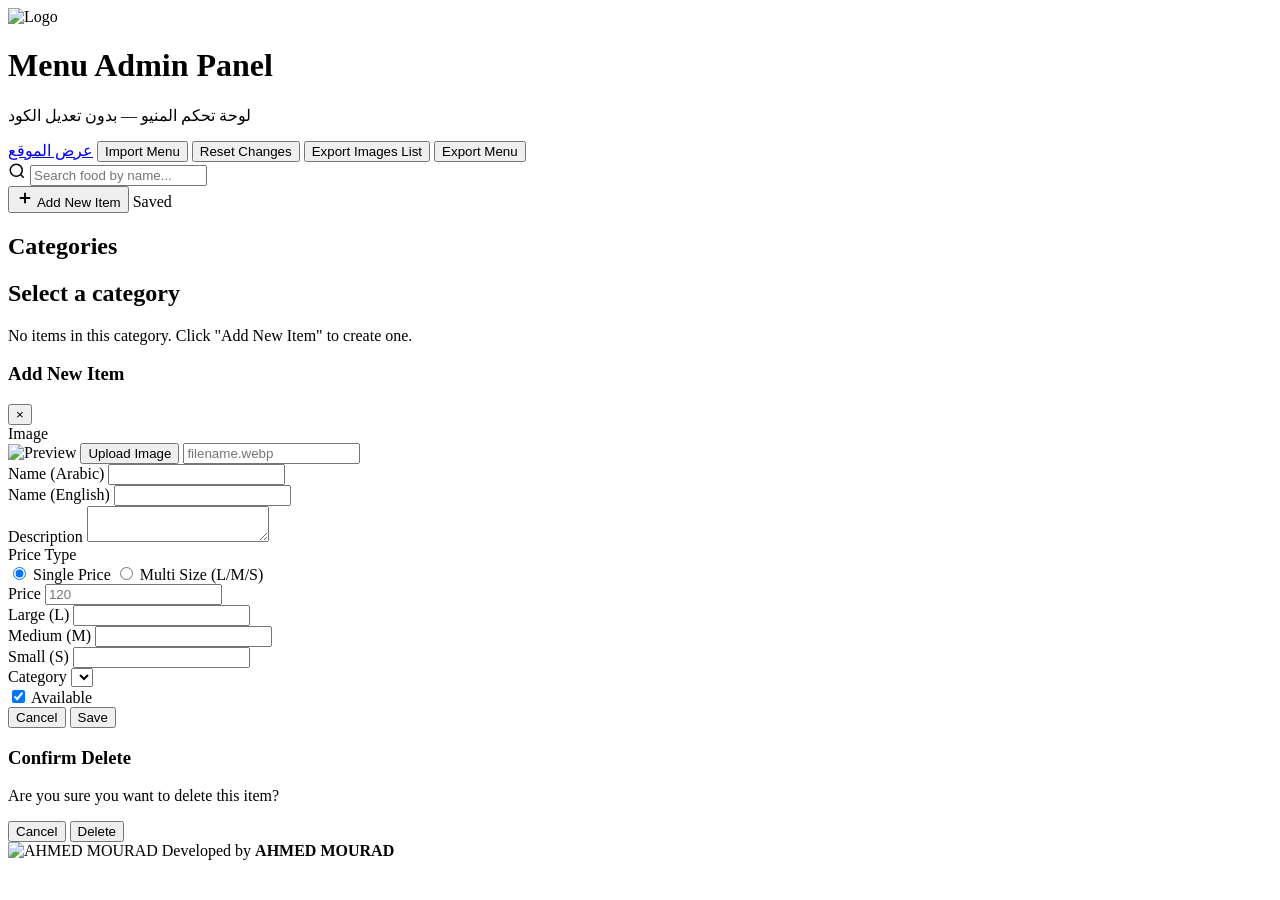
==== admin.html @ cb8ba4b9 "Add files via upload" ====
<!DOCTYPE html>
<html lang="ar" dir="ltr">
<head>
  <meta charset="UTF-8">
  <meta name="viewport" content="width=device-width, initial-scale=1.0">
  <title>لوحة التحكم | بيتزا لذة الملوك</title>
  <meta name="robots" content="noindex, nofollow">
  <meta name="theme-color" content="#1a1a2e">
  <link rel="icon" href="assets/icons/favicon.svg" type="image/svg+xml">
  <link rel="preconnect" href="https://fonts.googleapis.com">
  <link rel="preconnect" href="https://fonts.gstatic.com" crossorigin>
  <link href="https://fonts.googleapis.com/css2?family=Inter:wght@400;500;600;700&family=Cairo:wght@400;600;700&display=swap" rel="stylesheet">
  <link rel="stylesheet" href="css/admin.css">
</head>
<body>

  <div id="toast-container" class="toast-container" aria-live="polite"></div>

  <!-- Header -->
  <header class="admin-header">
    <div class="header-brand">
      <img src="assets/logo/logo.svg" alt="Logo" class="header-logo" width="42" height="42" loading="lazy" decoding="async">
      <div>
        <h1>Menu Admin Panel</h1>
        <p class="header-sub">لوحة تحكم المنيو — بدون تعديل الكود</p>
      </div>
    </div>
    <div class="header-actions">
      <a href="index.html" class="btn btn-ghost" target="_blank">عرض الموقع</a>
      <button type="button" id="btn-import" class="btn btn-secondary">Import Menu</button>
      <button type="button" id="btn-reset" class="btn btn-warning">Reset Changes</button>
      <button type="button" id="btn-export-images" class="btn btn-secondary">Export Images List</button>
      <button type="button" id="btn-export" class="btn btn-primary btn-lg">Export Menu</button>
    </div>
  </header>

  <!-- Toolbar -->
  <div class="admin-toolbar">
    <div class="search-wrap">
      <svg class="search-icon" xmlns="http://www.w3.org/2000/svg" width="18" height="18" viewBox="0 0 24 24" fill="none" stroke="currentColor" stroke-width="2" aria-hidden="true"><circle cx="11" cy="11" r="8"/><path d="m21 21-4.3-4.3"/></svg>
      <input type="search" id="search-input" placeholder="Search food by name..." autocomplete="off">
    </div>
    <button type="button" id="btn-add-item" class="btn btn-success">
      <svg xmlns="http://www.w3.org/2000/svg" width="18" height="18" viewBox="0 0 24 24" fill="none" stroke="currentColor" stroke-width="2.5" aria-hidden="true"><path d="M12 5v14M5 12h14"/></svg>
      Add New Item
    </button>
    <span id="autosave-status" class="autosave-status">Saved</span>
  </div>

  <!-- Main Layout -->
  <div class="admin-layout">
    <aside class="sidebar" id="sidebar">
      <h2 class="sidebar-title">Categories</h2>
      <nav id="category-list" class="category-list" aria-label="Menu categories"></nav>
    </aside>

    <main class="content-area">
      <div class="content-header">
        <h2 id="active-category-title">Select a category</h2>
        <span id="item-count" class="item-count"></span>
      </div>
      <div id="items-grid" class="items-grid"></div>
      <div id="empty-items" class="empty-items hidden">
        <p>No items in this category. Click "Add New Item" to create one.</p>
      </div>
    </main>
  </div>

  <!-- Add Item Modal -->
  <div id="modal-overlay" class="modal-overlay hidden" role="dialog" aria-modal="true" aria-labelledby="modal-title">
    <div class="modal">
      <div class="modal-header">
        <h3 id="modal-title">Add New Item</h3>
        <button type="button" class="modal-close" id="modal-close" aria-label="Close">&times;</button>
      </div>
      <form id="add-item-form" class="modal-body">
        <div class="form-row">
          <label class="form-label">Image</label>
          <div class="image-upload-area">
            <img id="modal-image-preview" src="assets/images/placeholder.svg" alt="Preview" class="modal-preview" loading="lazy" decoding="async">
            <input type="file" id="modal-image-input" accept="image/*" hidden>
            <button type="button" class="btn btn-secondary btn-sm" id="modal-upload-btn">Upload Image</button>
            <input type="text" id="modal-image-name" class="form-input" placeholder="filename.webp" readonly>
          </div>
        </div>
        <div class="form-row">
          <label class="form-label" for="modal-name">Name (Arabic)</label>
          <input type="text" id="modal-name" class="form-input" required>
        </div>
        <div class="form-row">
          <label class="form-label" for="modal-name-en">Name (English)</label>
          <input type="text" id="modal-name-en" class="form-input">
        </div>
        <div class="form-row">
          <label class="form-label" for="modal-description">Description</label>
          <textarea id="modal-description" class="form-input" rows="2"></textarea>
        </div>
        <div class="form-row">
          <label class="form-label">Price Type</label>
          <div class="price-type-toggle">
            <label><input type="radio" name="price-type" value="single" checked> Single Price</label>
            <label><input type="radio" name="price-type" value="multi"> Multi Size (L/M/S)</label>
          </div>
        </div>
        <div id="single-price-fields" class="form-row">
          <label class="form-label" for="modal-price">Price</label>
          <input type="text" id="modal-price" class="form-input price-input" inputmode="numeric" placeholder="120">
        </div>
        <div id="multi-price-fields" class="form-row hidden">
          <div class="multi-price-grid">
            <div>
              <label class="form-label" for="modal-price-l">Large (L)</label>
              <input type="text" id="modal-price-l" class="form-input price-input" inputmode="numeric">
            </div>
            <div>
              <label class="form-label" for="modal-price-m">Medium (M)</label>
              <input type="text" id="modal-price-m" class="form-input price-input" inputmode="numeric">
            </div>
            <div>
              <label class="form-label" for="modal-price-s">Small (S)</label>
              <input type="text" id="modal-price-s" class="form-input price-input" inputmode="numeric">
            </div>
          </div>
        </div>
        <div class="form-row">
          <label class="form-label" for="modal-category">Category</label>
          <select id="modal-category" class="form-input" required></select>
        </div>
        <div class="form-row form-check">
          <label><input type="checkbox" id="modal-available" checked> Available</label>
        </div>
        <div class="modal-footer">
          <button type="button" class="btn btn-ghost" id="modal-cancel">Cancel</button>
          <button type="submit" class="btn btn-primary">Save</button>
        </div>
      </form>
    </div>
  </div>

  <!-- Delete Confirmation -->
  <div id="confirm-overlay" class="modal-overlay hidden" role="alertdialog" aria-modal="true">
    <div class="modal modal-sm">
      <div class="modal-header">
        <h3>Confirm Delete</h3>
      </div>
      <div class="modal-body">
        <p id="confirm-message">Are you sure you want to delete this item?</p>
      </div>
      <div class="modal-footer">
        <button type="button" class="btn btn-ghost" id="confirm-cancel">Cancel</button>
        <button type="button" class="btn btn-danger" id="confirm-delete">Delete</button>
      </div>
    </div>
  </div>

  <input type="file" id="import-file-input" accept=".js,.json,text/javascript,application/json" hidden>

  <footer class="admin-footer">
    <img src="assets/logo/developer.svg" alt="AHMED MOURAD" width="32" height="32" loading="lazy" decoding="async">
    <span>Developed by <strong>AHMED MOURAD</strong></span>
  </footer>

  <script src="js/data.js"></script>
  <script src="js/storage.js"></script>
  <script src="js/import.js"></script>
  <script src="js/export.js"></script>
  <script src="js/admin.js"></script>
</body>
</html>
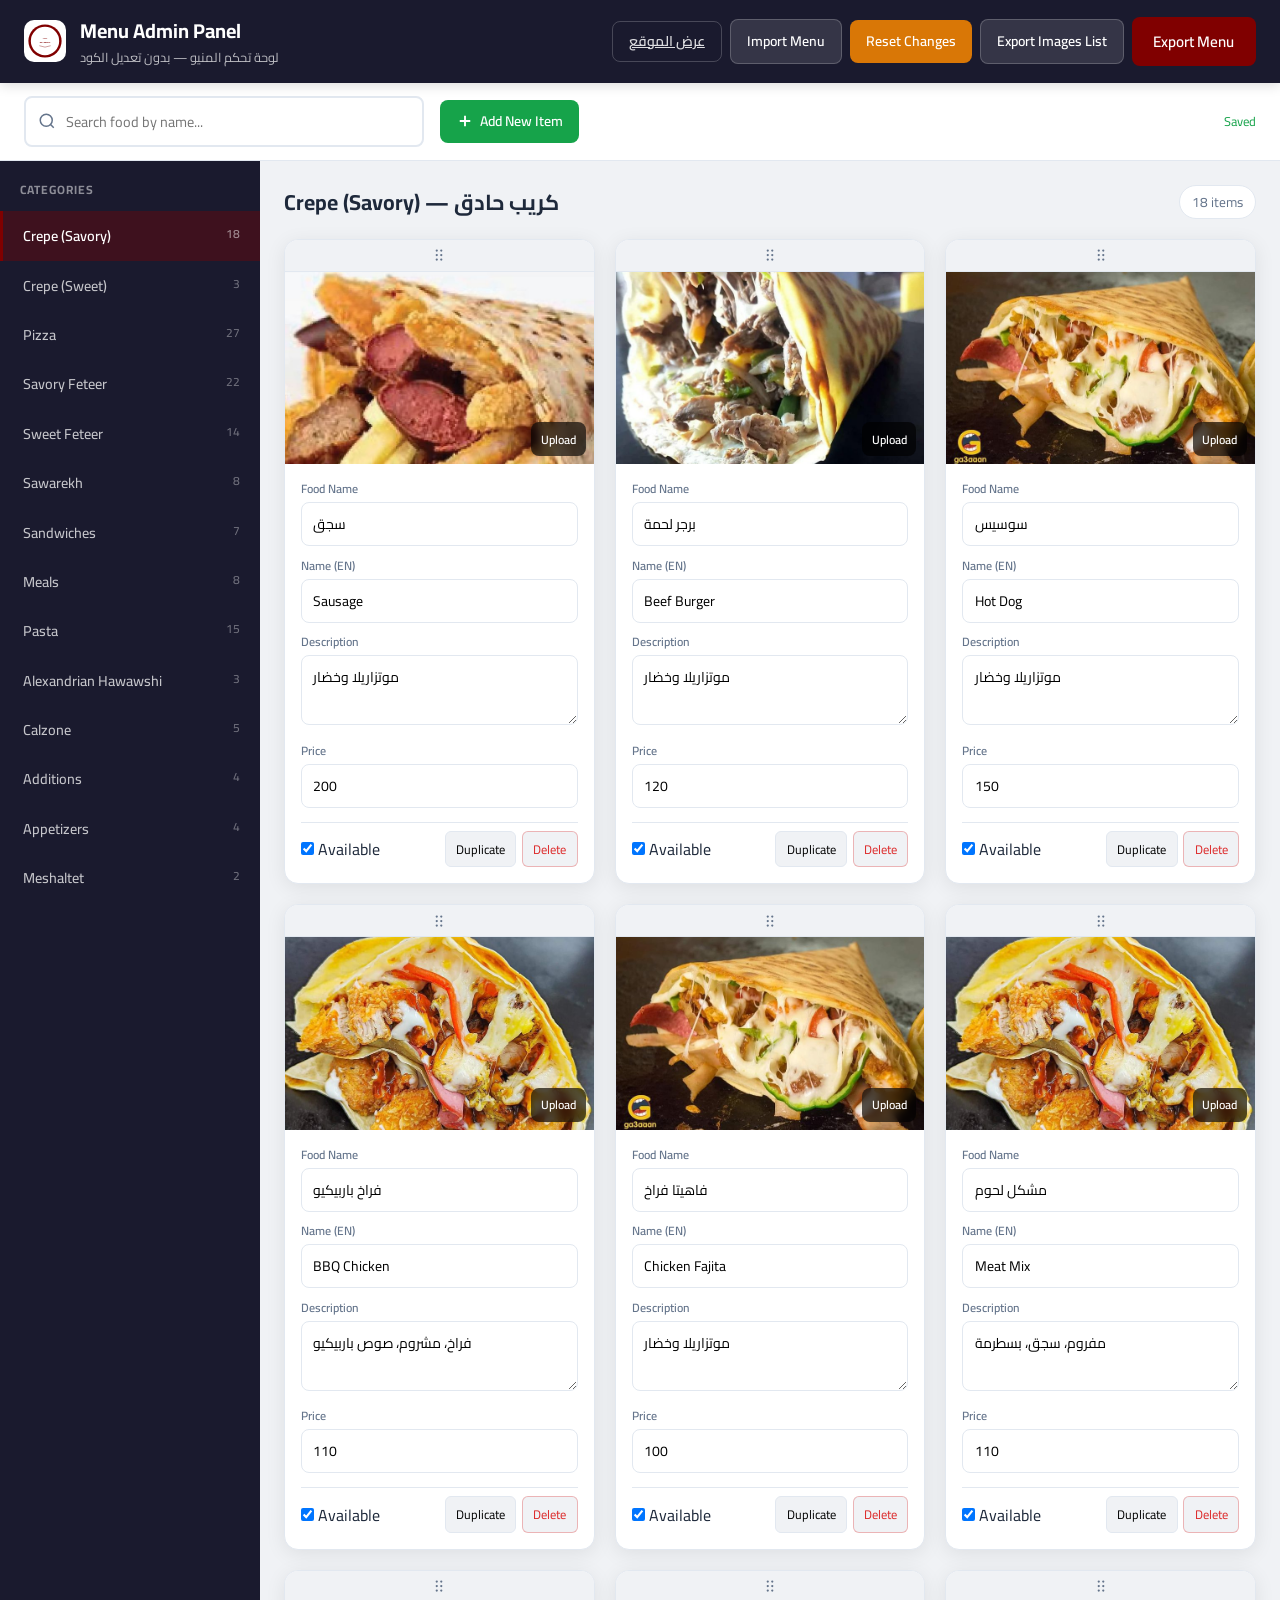
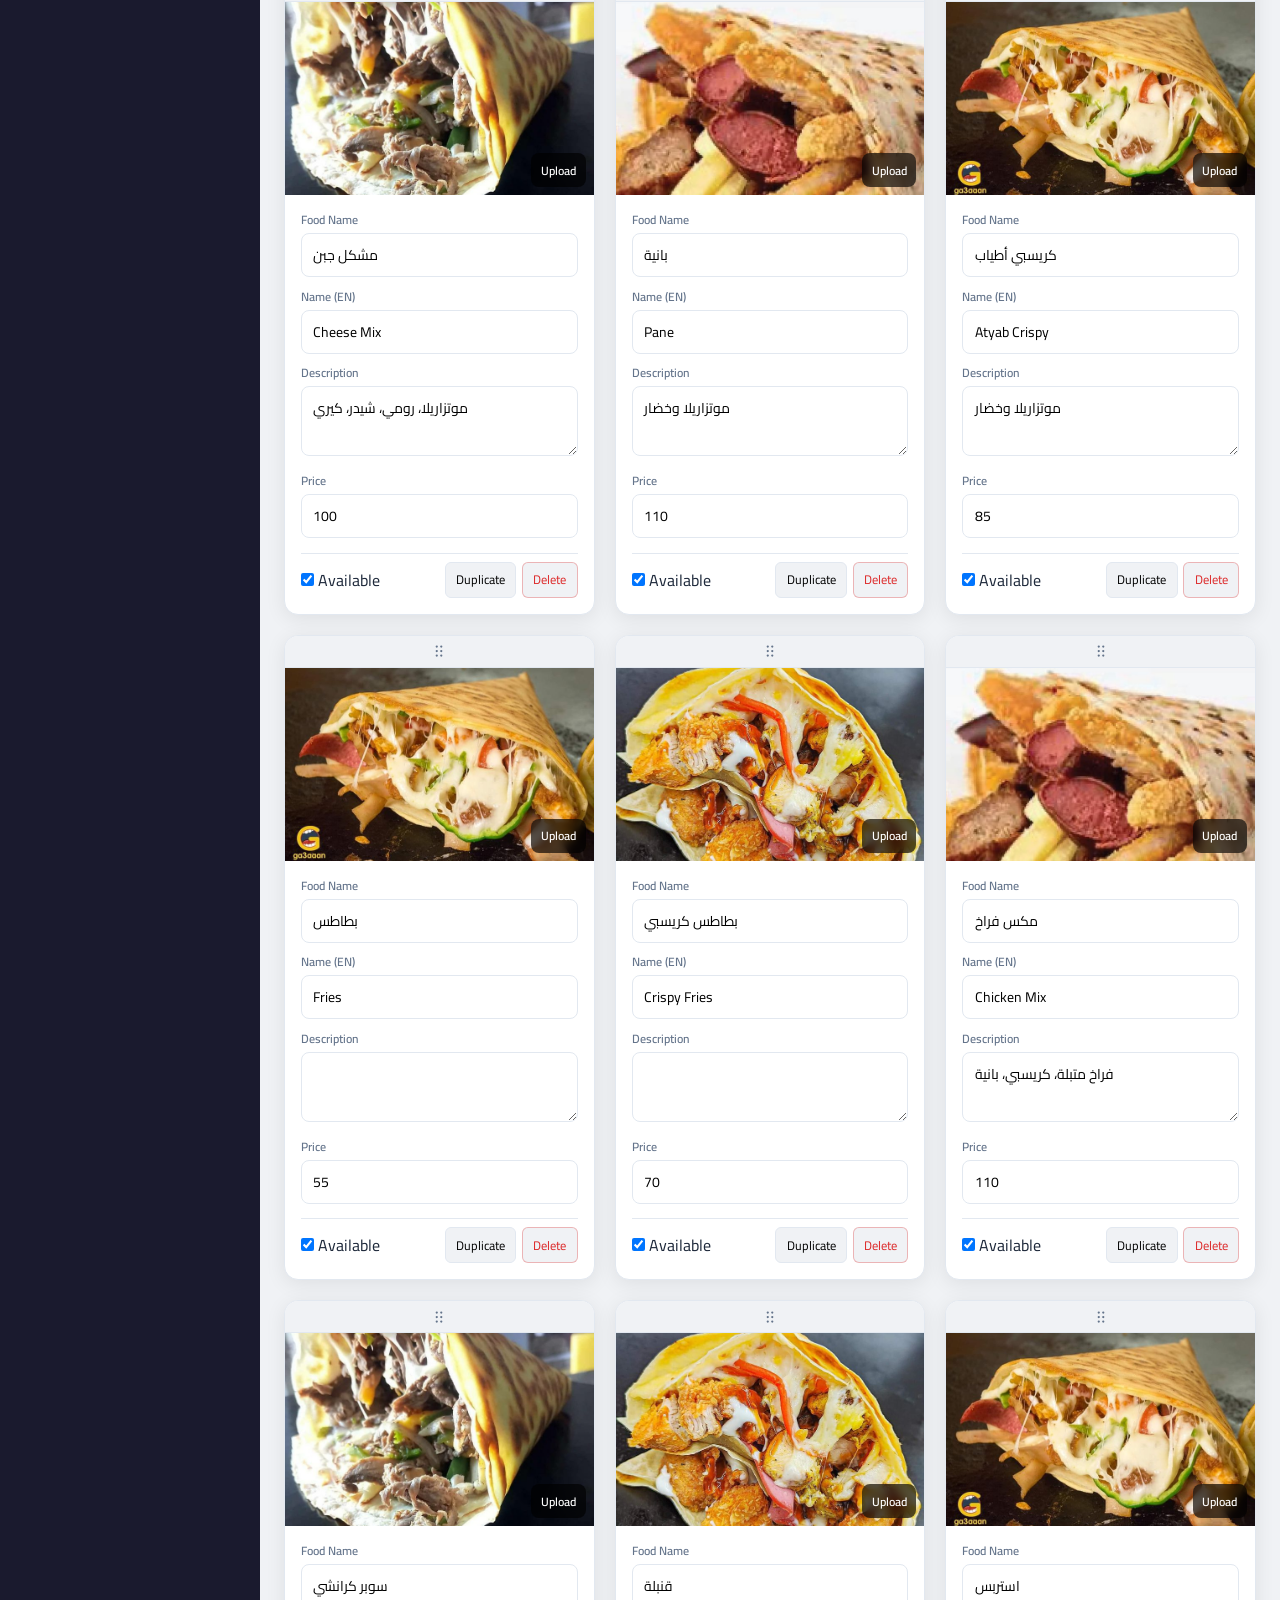
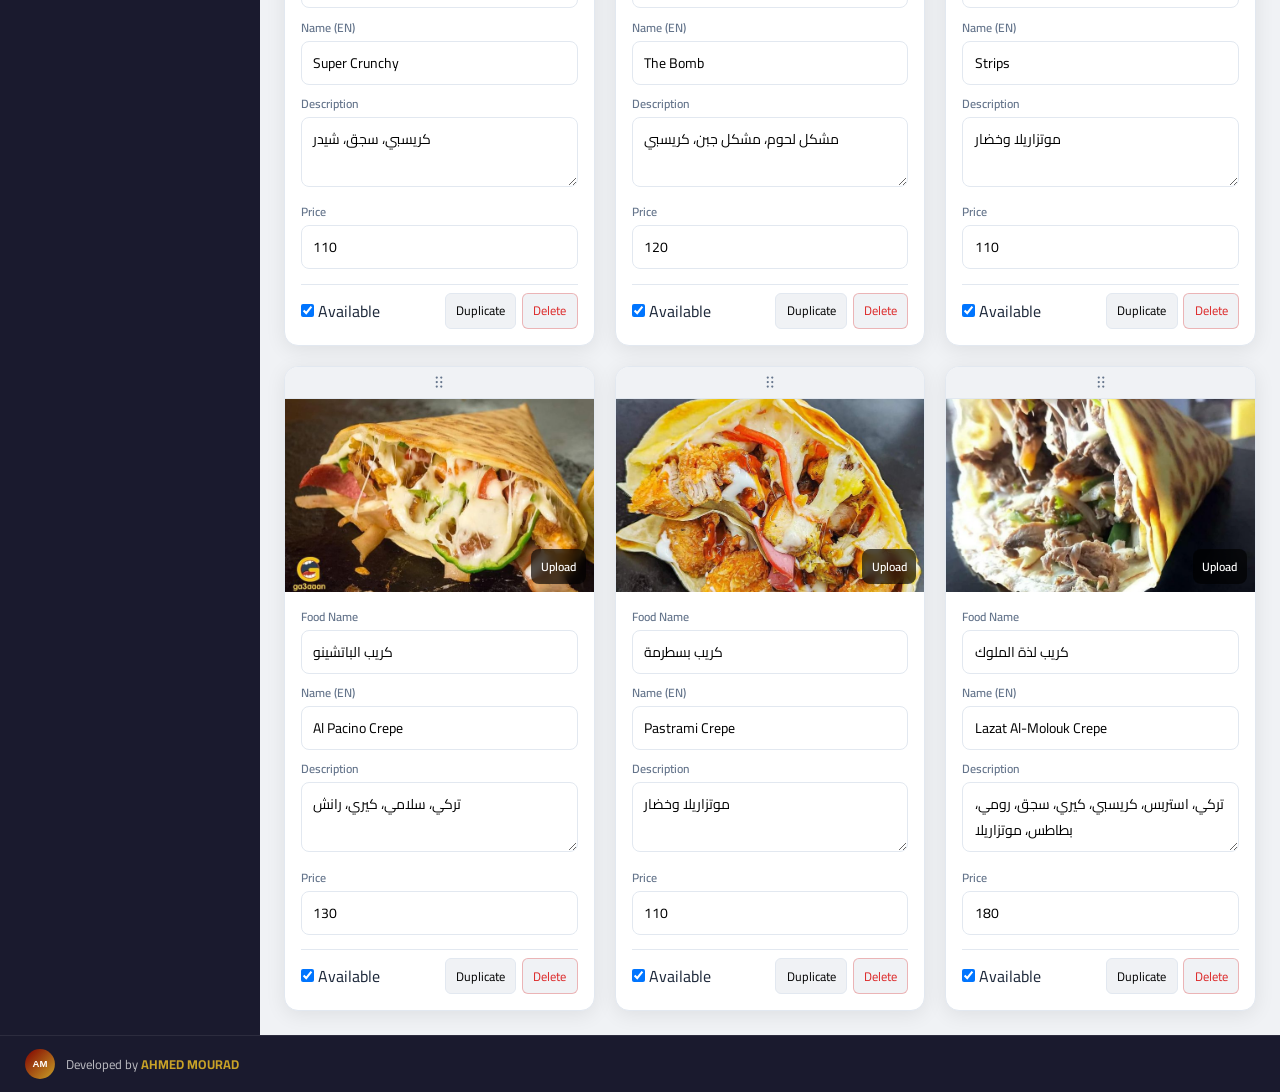
==== commit 5d3090f8: "تعديل مسارات الملفات يدويا" ====
--- a/admin.html
+++ b/admin.html
@@ -10,7 +10,7 @@
   <link rel="preconnect" href="https://fonts.googleapis.com">
   <link rel="preconnect" href="https://fonts.gstatic.com" crossorigin>
   <link href="https://fonts.googleapis.com/css2?family=Inter:wght@400;500;600;700&family=Cairo:wght@400;600;700&display=swap" rel="stylesheet">
-  <link rel="stylesheet" href="css/admin.css">
+  <link rel="stylesheet" href="admin.css">
 </head>
 <body>
 
@@ -160,10 +160,10 @@
     <span>Developed by <strong>AHMED MOURAD</strong></span>
   </footer>
 
-  <script src="js/data.js"></script>
-  <script src="js/storage.js"></script>
-  <script src="js/import.js"></script>
-  <script src="js/export.js"></script>
-  <script src="js/admin.js"></script>
+  <script src="data.js"></script>
+  <script src="storage.js"></script>
+  <script src="import.js"></script>
+  <script src="export.js"></script>
+  <script src="admin.js"></script>
 </body>
 </html>
--- a/admin.css
+++ b/admin.css
@@ -0,0 +1,778 @@
+/* =============================================
+   Admin Panel Styles
+   ============================================= */
+
+:root {
+  --admin-bg: #f0f2f5;
+  --admin-surface: #ffffff;
+  --admin-sidebar: #1a1a2e;
+  --admin-primary: #800000;
+  --admin-primary-hover: #a02020;
+  --admin-success: #16a34a;
+  --admin-warning: #d97706;
+  --admin-danger: #dc2626;
+  --admin-text: #1e293b;
+  --admin-muted: #64748b;
+  --admin-border: #e2e8f0;
+  --admin-shadow: 0 4px 20px rgba(0, 0, 0, 0.08);
+  --admin-shadow-hover: 0 8px 28px rgba(0, 0, 0, 0.12);
+  --admin-radius: 14px;
+  --admin-radius-sm: 8px;
+  --admin-transition: 0.25s ease;
+  --font-admin: "Inter", "Cairo", sans-serif;
+}
+
+*,
+*::before,
+*::after {
+  box-sizing: border-box;
+  margin: 0;
+  padding: 0;
+}
+
+html {
+  font-size: 16px;
+}
+
+body {
+  font-family: var(--font-admin);
+  background: var(--admin-bg);
+  color: var(--admin-text);
+  line-height: 1.5;
+  min-height: 100vh;
+}
+
+img {
+  max-width: 100%;
+  display: block;
+}
+
+button,
+input,
+select,
+textarea {
+  font-family: inherit;
+}
+
+.hidden {
+  display: none !important;
+}
+
+/* ─── Header ─── */
+.admin-header {
+  background: var(--admin-sidebar);
+  color: #fff;
+  padding: 1rem 1.5rem;
+  display: flex;
+  align-items: center;
+  justify-content: space-between;
+  gap: 1rem;
+  flex-wrap: wrap;
+  box-shadow: 0 2px 12px rgba(0, 0, 0, 0.15);
+  position: sticky;
+  top: 0;
+  z-index: 100;
+}
+
+.header-brand {
+  display: flex;
+  align-items: center;
+  gap: 0.85rem;
+}
+
+.header-logo {
+  border-radius: 10px;
+  background: #fff;
+  padding: 4px;
+}
+
+.admin-header h1 {
+  font-size: 1.25rem;
+  font-weight: 700;
+}
+
+.header-sub {
+  font-size: 0.8rem;
+  opacity: 0.7;
+  margin-top: 0.1rem;
+}
+
+.header-actions {
+  display: flex;
+  align-items: center;
+  gap: 0.5rem;
+  flex-wrap: wrap;
+}
+
+/* ─── Buttons ─── */
+.btn {
+  display: inline-flex;
+  align-items: center;
+  gap: 0.4rem;
+  padding: 0.55rem 1rem;
+  border: none;
+  border-radius: var(--admin-radius-sm);
+  font-size: 0.875rem;
+  font-weight: 600;
+  cursor: pointer;
+  transition: all var(--admin-transition);
+  white-space: nowrap;
+}
+
+.btn:hover {
+  transform: translateY(-1px);
+}
+
+.btn:active {
+  transform: translateY(0);
+}
+
+.btn-primary {
+  background: var(--admin-primary);
+  color: #fff;
+}
+
+.btn-primary:hover {
+  background: var(--admin-primary-hover);
+  box-shadow: 0 4px 14px rgba(128, 0, 0, 0.35);
+}
+
+.btn-success {
+  background: var(--admin-success);
+  color: #fff;
+}
+
+.btn-success:hover {
+  background: #15803d;
+}
+
+.btn-secondary {
+  background: rgba(255, 255, 255, 0.12);
+  color: #fff;
+  border: 1px solid rgba(255, 255, 255, 0.2);
+}
+
+.admin-toolbar .btn-secondary {
+  background: var(--admin-surface);
+  color: var(--admin-text);
+  border: 1px solid var(--admin-border);
+}
+
+.btn-warning {
+  background: var(--admin-warning);
+  color: #fff;
+}
+
+.btn-danger {
+  background: var(--admin-danger);
+  color: #fff;
+}
+
+.btn-ghost {
+  background: transparent;
+  color: rgba(255, 255, 255, 0.85);
+  border: 1px solid rgba(255, 255, 255, 0.2);
+}
+
+.modal-footer .btn-ghost {
+  color: var(--admin-text);
+  border-color: var(--admin-border);
+}
+
+.btn-lg {
+  padding: 0.65rem 1.35rem;
+  font-size: 0.95rem;
+}
+
+.btn-sm {
+  padding: 0.4rem 0.75rem;
+  font-size: 0.8rem;
+}
+
+/* ─── Toolbar ─── */
+.admin-toolbar {
+  background: var(--admin-surface);
+  padding: 0.85rem 1.5rem;
+  display: flex;
+  align-items: center;
+  gap: 1rem;
+  border-bottom: 1px solid var(--admin-border);
+  flex-wrap: wrap;
+}
+
+.search-wrap {
+  position: relative;
+  flex: 1;
+  min-width: 200px;
+  max-width: 400px;
+}
+
+.search-wrap .search-icon {
+  position: absolute;
+  left: 0.85rem;
+  top: 50%;
+  transform: translateY(-50%);
+  color: var(--admin-muted);
+  pointer-events: none;
+}
+
+.search-wrap input {
+  width: 100%;
+  padding: 0.6rem 0.85rem 0.6rem 2.5rem;
+  border: 2px solid var(--admin-border);
+  border-radius: var(--admin-radius-sm);
+  font-size: 0.9rem;
+  transition: border-color var(--admin-transition), box-shadow var(--admin-transition);
+}
+
+.search-wrap input:focus {
+  outline: none;
+  border-color: var(--admin-primary);
+  box-shadow: 0 0 0 3px rgba(128, 0, 0, 0.1);
+}
+
+.autosave-status {
+  font-size: 0.8rem;
+  color: var(--admin-muted);
+  margin-left: auto;
+  transition: color var(--admin-transition);
+}
+
+.autosave-status.saving {
+  color: var(--admin-warning);
+}
+
+.autosave-status.saved {
+  color: var(--admin-success);
+}
+
+/* ─── Layout ─── */
+.admin-layout {
+  display: flex;
+  min-height: calc(100vh - 180px);
+}
+
+.sidebar {
+  width: 260px;
+  flex-shrink: 0;
+  background: var(--admin-sidebar);
+  color: #fff;
+  padding: 1.25rem 0;
+  overflow-y: auto;
+  transition: transform var(--admin-transition);
+}
+
+.sidebar-title {
+  font-size: 0.75rem;
+  text-transform: uppercase;
+  letter-spacing: 0.08em;
+  opacity: 0.5;
+  padding: 0 1.25rem;
+  margin-bottom: 0.75rem;
+}
+
+.category-list {
+  display: flex;
+  flex-direction: column;
+}
+
+.cat-item {
+  display: block;
+  width: 100%;
+  text-align: left;
+  padding: 0.7rem 1.25rem;
+  color: rgba(255, 255, 255, 0.75);
+  font-size: 0.9rem;
+  font-weight: 500;
+  border: none;
+  background: none;
+  cursor: pointer;
+  transition: all var(--admin-transition);
+  border-left: 3px solid transparent;
+}
+
+.cat-item:hover {
+  background: rgba(255, 255, 255, 0.06);
+  color: #fff;
+}
+
+.cat-item.active {
+  background: rgba(128, 0, 0, 0.35);
+  color: #fff;
+  border-left-color: var(--admin-primary);
+  font-weight: 600;
+}
+
+.cat-item .cat-count {
+  float: right;
+  font-size: 0.75rem;
+  opacity: 0.5;
+}
+
+.content-area {
+  flex: 1;
+  padding: 1.5rem;
+  overflow-y: auto;
+}
+
+.content-header {
+  display: flex;
+  align-items: center;
+  justify-content: space-between;
+  margin-bottom: 1.25rem;
+}
+
+.content-header h2 {
+  font-size: 1.35rem;
+  font-weight: 700;
+}
+
+.item-count {
+  font-size: 0.85rem;
+  color: var(--admin-muted);
+  background: var(--admin-surface);
+  padding: 0.35rem 0.75rem;
+  border-radius: 50px;
+  border: 1px solid var(--admin-border);
+}
+
+/* ─── Item Cards Grid ─── */
+.items-grid {
+  display: grid;
+  grid-template-columns: repeat(auto-fill, minmax(300px, 1fr));
+  gap: 1.25rem;
+}
+
+.item-card {
+  background: var(--admin-surface);
+  border-radius: var(--admin-radius);
+  box-shadow: var(--admin-shadow);
+  border: 1px solid var(--admin-border);
+  overflow: hidden;
+  transition: box-shadow var(--admin-transition), transform var(--admin-transition), opacity var(--admin-transition);
+  animation: fadeIn 0.35s ease backwards;
+}
+
+.item-card:hover {
+  box-shadow: var(--admin-shadow-hover);
+}
+
+.item-card.dragging {
+  opacity: 0.45;
+  transform: scale(0.98);
+}
+
+.item-card.drag-over {
+  border-color: var(--admin-primary);
+  box-shadow: 0 0 0 2px rgba(128, 0, 0, 0.2);
+}
+
+.item-card.unavailable {
+  opacity: 0.65;
+}
+
+.item-card.unavailable .card-image-wrap::after {
+  content: "Unavailable";
+  position: absolute;
+  inset: 0;
+  background: rgba(0, 0, 0, 0.55);
+  color: #fff;
+  display: flex;
+  align-items: center;
+  justify-content: center;
+  font-weight: 700;
+  font-size: 0.9rem;
+}
+
+@keyframes fadeIn {
+  from { opacity: 0; transform: translateY(10px); }
+  to { opacity: 1; transform: translateY(0); }
+}
+
+.card-drag-handle {
+  display: flex;
+  align-items: center;
+  justify-content: center;
+  padding: 0.4rem;
+  background: var(--admin-bg);
+  cursor: grab;
+  color: var(--admin-muted);
+  border-bottom: 1px solid var(--admin-border);
+}
+
+.card-drag-handle:active {
+  cursor: grabbing;
+}
+
+.card-image-wrap {
+  position: relative;
+  aspect-ratio: 16 / 10;
+  background: linear-gradient(135deg, #f1f5f9, #e2e8f0);
+  overflow: hidden;
+}
+
+.card-image-wrap img {
+  width: 100%;
+  height: 100%;
+  object-fit: cover;
+}
+
+.card-body {
+  padding: 1rem;
+}
+
+.card-body .form-label {
+  font-size: 0.75rem;
+  color: var(--admin-muted);
+  margin-bottom: 0.25rem;
+  display: block;
+}
+
+.form-input {
+  width: 100%;
+  padding: 0.5rem 0.7rem;
+  border: 1.5px solid var(--admin-border);
+  border-radius: var(--admin-radius-sm);
+  font-size: 0.875rem;
+  transition: border-color var(--admin-transition);
+  margin-bottom: 0.65rem;
+}
+
+.form-input:focus {
+  outline: none;
+  border-color: var(--admin-primary);
+}
+
+.form-input.invalid {
+  border-color: var(--admin-danger);
+}
+
+textarea.form-input {
+  resize: vertical;
+  min-height: 60px;
+}
+
+.card-actions {
+  display: flex;
+  align-items: center;
+  justify-content: space-between;
+  gap: 0.5rem;
+  padding-top: 0.5rem;
+  border-top: 1px solid var(--admin-border);
+  margin-top: 0.25rem;
+}
+
+.card-actions-left {
+  display: flex;
+  align-items: center;
+  gap: 0.5rem;
+}
+
+.form-check label {
+  display: flex;
+  align-items: center;
+  gap: 0.4rem;
+  font-size: 0.85rem;
+  cursor: pointer;
+}
+
+.card-btn-group {
+  display: flex;
+  gap: 0.35rem;
+}
+
+.card-btn {
+  padding: 0.35rem 0.65rem;
+  font-size: 0.78rem;
+  border-radius: 6px;
+  border: 1px solid var(--admin-border);
+  background: var(--admin-bg);
+  cursor: pointer;
+  transition: all var(--admin-transition);
+}
+
+.card-btn:hover {
+  background: var(--admin-border);
+}
+
+.card-btn.danger {
+  color: var(--admin-danger);
+  border-color: rgba(220, 38, 38, 0.3);
+}
+
+.card-btn.danger:hover {
+  background: rgba(220, 38, 38, 0.1);
+}
+
+.upload-btn-wrap {
+  position: absolute;
+  bottom: 0.5rem;
+  right: 0.5rem;
+}
+
+.upload-btn-wrap .btn {
+  font-size: 0.75rem;
+  padding: 0.35rem 0.6rem;
+  background: rgba(0, 0, 0, 0.65);
+  color: #fff;
+  backdrop-filter: blur(4px);
+}
+
+.upload-btn-wrap .btn:hover {
+  background: rgba(0, 0, 0, 0.8);
+}
+
+.price-fields-inline {
+  display: grid;
+  grid-template-columns: repeat(3, 1fr);
+  gap: 0.5rem;
+}
+
+.price-fields-inline .form-input {
+  margin-bottom: 0;
+}
+
+.empty-items {
+  text-align: center;
+  padding: 3rem;
+  color: var(--admin-muted);
+}
+
+/* ─── Modal ─── */
+.modal-overlay {
+  position: fixed;
+  inset: 0;
+  background: rgba(0, 0, 0, 0.5);
+  display: flex;
+  align-items: center;
+  justify-content: center;
+  z-index: 200;
+  padding: 1rem;
+  animation: overlayIn 0.2s ease;
+}
+
+@keyframes overlayIn {
+  from { opacity: 0; }
+  to { opacity: 1; }
+}
+
+.modal {
+  background: var(--admin-surface);
+  border-radius: var(--admin-radius);
+  width: 100%;
+  max-width: 520px;
+  max-height: 90vh;
+  overflow-y: auto;
+  box-shadow: 0 20px 60px rgba(0, 0, 0, 0.25);
+  animation: modalIn 0.3s ease;
+}
+
+.modal-sm {
+  max-width: 400px;
+}
+
+@keyframes modalIn {
+  from { opacity: 0; transform: translateY(20px) scale(0.97); }
+  to { opacity: 1; transform: translateY(0) scale(1); }
+}
+
+.modal-header {
+  display: flex;
+  align-items: center;
+  justify-content: space-between;
+  padding: 1.15rem 1.25rem;
+  border-bottom: 1px solid var(--admin-border);
+}
+
+.modal-header h3 {
+  font-size: 1.1rem;
+}
+
+.modal-close {
+  background: none;
+  border: none;
+  font-size: 1.5rem;
+  color: var(--admin-muted);
+  cursor: pointer;
+  line-height: 1;
+  padding: 0.25rem;
+}
+
+.modal-body {
+  padding: 1.25rem;
+}
+
+.modal-footer {
+  display: flex;
+  justify-content: flex-end;
+  gap: 0.5rem;
+  padding-top: 0.5rem;
+}
+
+.form-row {
+  margin-bottom: 1rem;
+}
+
+.form-label {
+  display: block;
+  font-size: 0.8rem;
+  font-weight: 600;
+  color: var(--admin-muted);
+  margin-bottom: 0.35rem;
+}
+
+.image-upload-area {
+  display: flex;
+  flex-direction: column;
+  align-items: center;
+  gap: 0.65rem;
+}
+
+.modal-preview {
+  width: 160px;
+  height: 100px;
+  object-fit: cover;
+  border-radius: var(--admin-radius-sm);
+  background: var(--admin-bg);
+}
+
+.price-type-toggle {
+  display: flex;
+  gap: 1.25rem;
+}
+
+.price-type-toggle label {
+  display: flex;
+  align-items: center;
+  gap: 0.35rem;
+  font-size: 0.875rem;
+  cursor: pointer;
+}
+
+.multi-price-grid {
+  display: grid;
+  grid-template-columns: repeat(3, 1fr);
+  gap: 0.65rem;
+}
+
+/* ─── Toast ─── */
+.toast-container {
+  position: fixed;
+  top: 1rem;
+  right: 1rem;
+  z-index: 300;
+  display: flex;
+  flex-direction: column;
+  gap: 0.5rem;
+}
+
+.toast {
+  background: var(--admin-sidebar);
+  color: #fff;
+  padding: 0.75rem 1.15rem;
+  border-radius: var(--admin-radius-sm);
+  font-size: 0.875rem;
+  box-shadow: var(--admin-shadow-hover);
+  animation: toastIn 0.3s ease;
+  max-width: 320px;
+}
+
+.toast.success { border-left: 4px solid var(--admin-success); }
+.toast.error { border-left: 4px solid var(--admin-danger); }
+.toast.info { border-left: 4px solid var(--admin-warning); }
+
+@keyframes toastIn {
+  from { opacity: 0; transform: translateX(20px); }
+  to { opacity: 1; transform: translateX(0); }
+}
+
+/* ─── Admin Footer ─── */
+.admin-footer {
+  display: flex;
+  align-items: center;
+  gap: 0.6rem;
+  padding: 0.75rem 1.5rem;
+  background: var(--admin-sidebar);
+  color: rgba(255, 255, 255, 0.7);
+  font-size: 0.8rem;
+  border-top: 1px solid rgba(255, 255, 255, 0.08);
+}
+
+.admin-footer img {
+  border-radius: 50%;
+}
+
+.admin-footer strong {
+  color: #c9a227;
+}
+
+/* ─── Responsive ─── */
+@media (max-width: 900px) {
+  .admin-layout {
+    flex-direction: column;
+  }
+
+  .sidebar {
+    width: 100%;
+    padding: 0.75rem 0;
+  }
+
+  .category-list {
+    flex-direction: row;
+    overflow-x: auto;
+    padding: 0 0.75rem;
+    gap: 0.35rem;
+  }
+
+  .cat-item {
+    flex-shrink: 0;
+    border-left: none;
+    border-bottom: 3px solid transparent;
+    border-radius: var(--admin-radius-sm);
+    padding: 0.55rem 1rem;
+  }
+
+  .cat-item.active {
+    border-bottom-color: var(--admin-primary);
+  }
+
+  .cat-item .cat-count {
+    float: none;
+    margin-left: 0.35rem;
+  }
+}
+
+@media (max-width: 600px) {
+  .admin-header {
+    padding: 0.85rem 1rem;
+  }
+
+  .header-actions {
+    width: 100%;
+    justify-content: flex-start;
+  }
+
+  .admin-toolbar {
+    padding: 0.75rem 1rem;
+  }
+
+  .items-grid {
+    grid-template-columns: 1fr;
+  }
+
+  .content-area {
+    padding: 1rem;
+  }
+
+  .multi-price-grid,
+  .price-fields-inline {
+    grid-template-columns: 1fr;
+  }
+}
+
+@media (prefers-reduced-motion: reduce) {
+  *, *::before, *::after {
+    animation-duration: 0.01ms !important;
+    transition-duration: 0.01ms !important;
+  }
+}
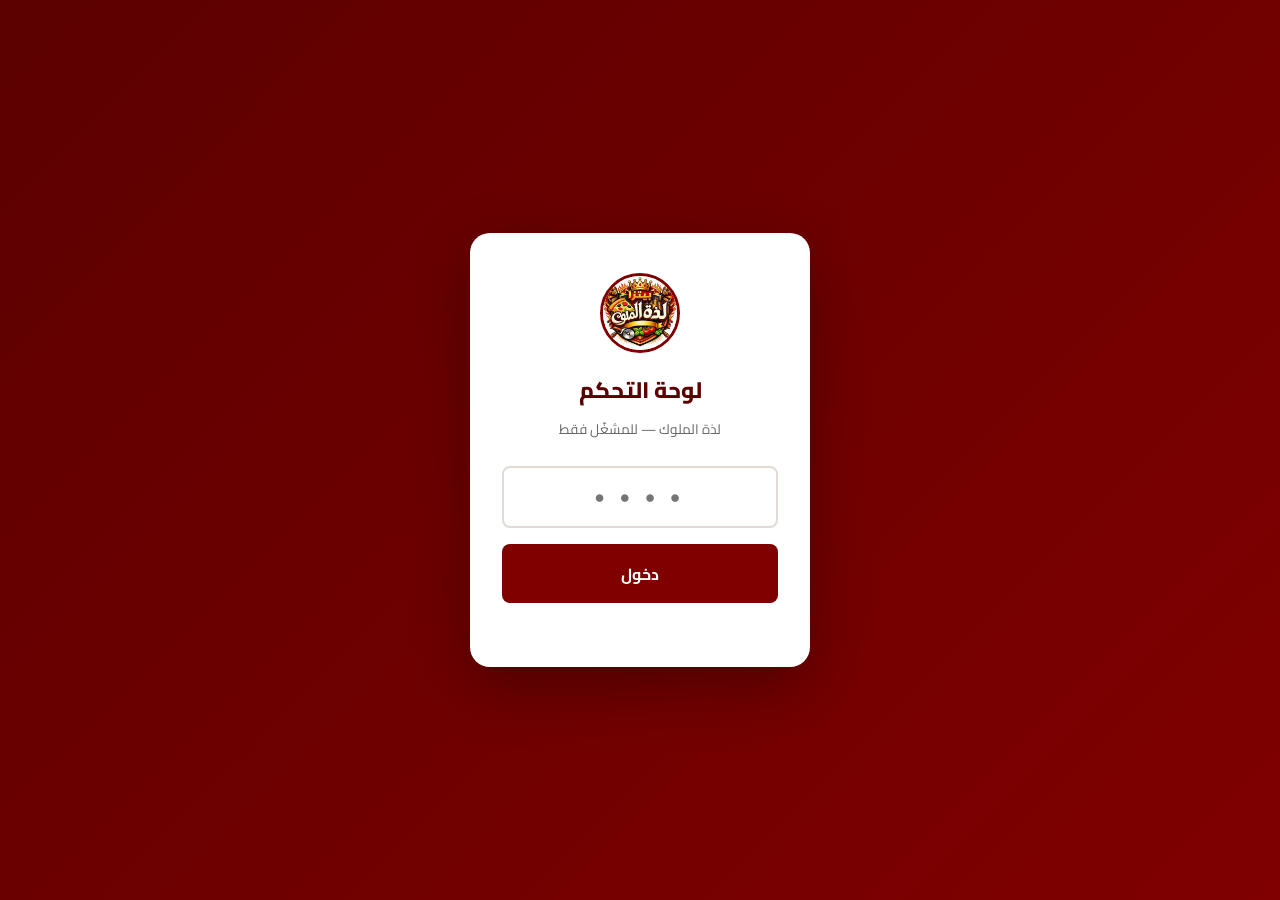
==== commit cab4aca0: "add admin panel" ====
--- a/admin.html
+++ b/admin.html
@@ -1,169 +1,1204 @@
 <!DOCTYPE html>
-<html lang="ar" dir="ltr">
+<html lang="ar" dir="rtl">
 <head>
-  <meta charset="UTF-8">
-  <meta name="viewport" content="width=device-width, initial-scale=1.0">
-  <title>لوحة التحكم | بيتزا لذة الملوك</title>
-  <meta name="robots" content="noindex, nofollow">
-  <meta name="theme-color" content="#1a1a2e">
-  <link rel="icon" href="assets/icons/favicon.svg" type="image/svg+xml">
-  <link rel="preconnect" href="https://fonts.googleapis.com">
-  <link rel="preconnect" href="https://fonts.gstatic.com" crossorigin>
-  <link href="https://fonts.googleapis.com/css2?family=Inter:wght@400;500;600;700&family=Cairo:wght@400;600;700&display=swap" rel="stylesheet">
-  <link rel="stylesheet" href="admin.css">
+<meta charset="UTF-8">
+<meta name="viewport" content="width=device-width, initial-scale=1.0">
+<title>لوحة التحكم | لذة الملوك</title>
+<link href="https://fonts.googleapis.com/css2?family=Cairo:wght@400;600;700;800&display=swap" rel="stylesheet">
+<style>
+:root {
+  --maroon: #800000;
+  --maroon-dark: #5c0000;
+  --maroon-light: #a02020;
+  --gold: #c9a227;
+  --bg: #f5f3f0;
+  --surface: #ffffff;
+  --text: #1e1e1e;
+  --text-muted: #666;
+  --border: #e2dbd4;
+  --radius: 12px;
+  --radius-sm: 8px;
+  --shadow: 0 2px 12px rgba(0,0,0,0.08);
+  --transition: 0.2s ease;
+  --sidebar-w: 260px;
+}
+*,*::before,*::after{box-sizing:border-box;margin:0;padding:0;}
+html,body{height:100%;font-family:'Cairo',sans-serif;background:var(--bg);color:var(--text);overflow-x:hidden;}
+button{font-family:inherit;cursor:pointer;border:none;background:none;}
+input,select,textarea{font-family:inherit;}
+a{text-decoration:none;color:inherit;}
+
+/* ── LOGIN ── */
+#login-screen{
+  position:fixed;inset:0;background:linear-gradient(135deg,var(--maroon-dark),var(--maroon));
+  display:flex;align-items:center;justify-content:center;z-index:9999;
+}
+.login-box{
+  background:#fff;border-radius:20px;padding:2.5rem 2rem;width:340px;text-align:center;
+  box-shadow:0 20px 60px rgba(0,0,0,0.3);
+}
+.login-logo{
+  width:80px;height:80px;border-radius:50%;object-fit:cover;
+  border:3px solid var(--maroon);margin:0 auto 1rem;display:block;
+}
+.login-title{font-size:1.4rem;font-weight:800;color:var(--maroon-dark);margin-bottom:.3rem;}
+.login-sub{font-size:.85rem;color:var(--text-muted);margin-bottom:1.5rem;}
+.login-input{
+  width:100%;padding:.8rem 1rem;border:2px solid var(--border);border-radius:var(--radius-sm);
+  font-size:1.1rem;text-align:center;letter-spacing:.3em;margin-bottom:1rem;
+  transition:border-color var(--transition);outline:none;
+}
+.login-input:focus{border-color:var(--maroon);}
+.login-btn{
+  width:100%;padding:.9rem;background:var(--maroon);color:#fff;border-radius:var(--radius-sm);
+  font-size:1rem;font-weight:700;transition:background var(--transition);
+}
+.login-btn:hover{background:var(--maroon-dark);}
+.login-error{color:#c00;font-size:.85rem;margin-top:.5rem;min-height:1.2em;}
+
+/* ── LAYOUT ── */
+#app{display:none;height:100vh;overflow:hidden;}
+.layout{display:flex;height:100%;}
+
+/* ── SIDEBAR ── */
+.sidebar{
+  width:var(--sidebar-w);background:var(--maroon-dark);color:#fff;
+  display:flex;flex-direction:column;flex-shrink:0;overflow-y:auto;
+}
+.sidebar-logo{
+  padding:1.25rem 1rem;border-bottom:1px solid rgba(255,255,255,.1);
+  display:flex;align-items:center;gap:.75rem;
+}
+.sidebar-logo img{width:44px;height:44px;border-radius:50%;object-fit:cover;border:2px solid rgba(255,255,255,.3);}
+.sidebar-logo-text .name{font-size:.95rem;font-weight:700;}
+.sidebar-logo-text .sub{font-size:.72rem;opacity:.7;}
+.sidebar-nav{flex:1;padding:.75rem 0;}
+.nav-section-title{
+  font-size:.68rem;font-weight:700;opacity:.5;letter-spacing:.1em;
+  padding:.75rem 1.25rem .3rem;text-transform:uppercase;
+}
+.nav-item{
+  display:flex;align-items:center;gap:.65rem;padding:.7rem 1.25rem;
+  font-size:.88rem;font-weight:600;cursor:pointer;
+  transition:background var(--transition);border-radius:0;
+  color:rgba(255,255,255,.8);
+}
+.nav-item:hover{background:rgba(255,255,255,.1);color:#fff;}
+.nav-item.active{background:rgba(255,255,255,.18);color:#fff;}
+.nav-item svg{width:18px;height:18px;flex-shrink:0;opacity:.8;}
+.nav-divider{height:1px;background:rgba(255,255,255,.08);margin:.5rem 1rem;}
+.sidebar-footer{
+  padding:1rem 1.25rem;border-top:1px solid rgba(255,255,255,.1);
+  font-size:.75rem;opacity:.5;
+}
+
+/* ── MAIN CONTENT ── */
+.main{flex:1;overflow-y:auto;display:flex;flex-direction:column;}
+.topbar{
+  background:var(--surface);border-bottom:1px solid var(--border);
+  padding:.9rem 1.5rem;display:flex;align-items:center;justify-content:space-between;
+  position:sticky;top:0;z-index:100;
+}
+.topbar-title{font-size:1.1rem;font-weight:800;color:var(--maroon-dark);}
+.topbar-actions{display:flex;gap:.5rem;align-items:center;}
+.page-content{padding:1.5rem;flex:1;}
+
+/* ── BUTTONS ── */
+.btn{
+  display:inline-flex;align-items:center;gap:.4rem;padding:.6rem 1.1rem;
+  border-radius:var(--radius-sm);font-size:.85rem;font-weight:700;
+  transition:all var(--transition);cursor:pointer;border:none;
+}
+.btn-primary{background:var(--maroon);color:#fff;}
+.btn-primary:hover{background:var(--maroon-dark);}
+.btn-secondary{background:var(--bg);color:var(--text);border:1px solid var(--border);}
+.btn-secondary:hover{border-color:var(--maroon);color:var(--maroon);}
+.btn-danger{background:#fee2e2;color:#991b1b;}
+.btn-danger:hover{background:#fecaca;}
+.btn-success{background:#d1fae5;color:#065f46;}
+.btn-success:hover{background:#a7f3d0;}
+.btn-sm{padding:.4rem .75rem;font-size:.8rem;}
+.btn-icon{padding:.5rem;border-radius:var(--radius-sm);}
+
+/* ── CARDS ── */
+.card{background:var(--surface);border-radius:var(--radius);border:1px solid var(--border);overflow:hidden;}
+.card-header{
+  padding:1rem 1.25rem;border-bottom:1px solid var(--border);
+  display:flex;align-items:center;justify-content:space-between;
+}
+.card-title{font-size:1rem;font-weight:700;color:var(--maroon-dark);}
+.card-body{padding:1.25rem;}
+
+/* ── STATS ── */
+.stats-grid{display:grid;grid-template-columns:repeat(auto-fit,minmax(160px,1fr));gap:1rem;margin-bottom:1.5rem;}
+.stat-card{
+  background:var(--surface);border:1px solid var(--border);border-radius:var(--radius);
+  padding:1.1rem 1.25rem;
+}
+.stat-label{font-size:.75rem;color:var(--text-muted);font-weight:600;margin-bottom:.35rem;}
+.stat-value{font-size:1.6rem;font-weight:800;color:var(--maroon-dark);}
+.stat-sub{font-size:.75rem;color:var(--text-muted);margin-top:.2rem;}
+
+/* ── CATEGORY TABS ── */
+.category-tabs{display:flex;gap:.5rem;flex-wrap:wrap;margin-bottom:1.25rem;}
+.cat-tab{
+  padding:.5rem 1rem;border-radius:50px;font-size:.82rem;font-weight:700;
+  border:2px solid var(--border);background:var(--bg);color:var(--text);cursor:pointer;
+  transition:all var(--transition);
+}
+.cat-tab:hover{border-color:var(--maroon);color:var(--maroon);}
+.cat-tab.active{background:var(--maroon);border-color:var(--maroon);color:#fff;}
+
+/* ── ITEMS TABLE ── */
+.items-table{width:100%;border-collapse:collapse;}
+.items-table th{
+  background:var(--bg);font-size:.78rem;font-weight:700;color:var(--text-muted);
+  padding:.7rem 1rem;text-align:right;border-bottom:1px solid var(--border);white-space:nowrap;
+}
+.items-table td{
+  padding:.8rem 1rem;border-bottom:1px solid var(--border);
+  font-size:.85rem;vertical-align:middle;
+}
+.items-table tr:last-child td{border-bottom:none;}
+.items-table tr:hover td{background:rgba(128,0,0,.03);}
+.item-img{
+  width:48px;height:48px;border-radius:8px;object-fit:cover;
+  background:#f0ebe3;border:1px solid var(--border);
+}
+.item-name{font-weight:700;color:var(--maroon-dark);}
+.item-name-en{font-size:.75rem;color:var(--text-muted);}
+.price-badge{
+  display:inline-block;background:rgba(128,0,0,.07);color:var(--maroon-dark);
+  border-radius:6px;padding:.25rem .6rem;font-size:.8rem;font-weight:700;
+}
+.toggle-switch{position:relative;width:44px;height:24px;display:inline-block;}
+.toggle-switch input{opacity:0;width:0;height:0;}
+.toggle-slider{
+  position:absolute;inset:0;background:#ccc;border-radius:999px;cursor:pointer;
+  transition:.3s;
+}
+.toggle-slider:before{
+  content:"";position:absolute;width:18px;height:18px;left:3px;bottom:3px;
+  background:#fff;border-radius:50%;transition:.3s;
+}
+.toggle-switch input:checked + .toggle-slider{background:var(--maroon);}
+.toggle-switch input:checked + .toggle-slider:before{transform:translateX(20px);}
+.actions-cell{display:flex;gap:.4rem;align-items:center;}
+
+/* ── MODAL ── */
+.modal-overlay{
+  position:fixed;inset:0;background:rgba(0,0,0,.5);z-index:1000;
+  display:flex;align-items:center;justify-content:center;padding:1rem;
+}
+.modal-box{
+  background:var(--surface);border-radius:var(--radius);
+  width:100%;max-width:540px;max-height:90vh;overflow-y:auto;
+  box-shadow:0 20px 60px rgba(0,0,0,.25);animation:modalIn .2s ease;
+}
+@keyframes modalIn{from{opacity:0;transform:translateY(16px);}to{opacity:1;transform:translateY(0);}}
+.modal-head{
+  padding:1.1rem 1.25rem;border-bottom:1px solid var(--border);
+  display:flex;align-items:center;justify-content:space-between;position:sticky;top:0;background:var(--surface);
+}
+.modal-head h3{font-size:1rem;font-weight:800;color:var(--maroon-dark);}
+.modal-head-close{
+  width:32px;height:32px;border-radius:50%;background:var(--bg);color:var(--text);
+  display:flex;align-items:center;justify-content:center;font-size:1.2rem;cursor:pointer;
+}
+.modal-head-close:hover{background:var(--border);}
+.modal-body{padding:1.25rem;}
+.modal-foot{
+  padding:1rem 1.25rem;border-top:1px solid var(--border);
+  display:flex;gap:.75rem;justify-content:flex-end;
+}
+
+/* ── FORM ── */
+.form-group{margin-bottom:1rem;}
+.form-label{display:block;font-size:.82rem;font-weight:700;color:var(--text-muted);margin-bottom:.4rem;}
+.form-input{
+  width:100%;padding:.7rem .9rem;border:1.5px solid var(--border);border-radius:var(--radius-sm);
+  font-size:.9rem;outline:none;transition:border-color var(--transition);
+}
+.form-input:focus{border-color:var(--maroon);}
+.form-row{display:grid;grid-template-columns:1fr 1fr;gap:.75rem;}
+.form-row-3{display:grid;grid-template-columns:1fr 1fr 1fr;gap:.75rem;}
+.price-type-toggle{display:flex;gap:.5rem;margin-bottom:.75rem;}
+.price-type-btn{
+  flex:1;padding:.5rem;border:2px solid var(--border);border-radius:var(--radius-sm);
+  font-size:.8rem;font-weight:700;cursor:pointer;transition:all var(--transition);background:var(--bg);
+}
+.price-type-btn.active{background:var(--maroon);border-color:var(--maroon);color:#fff;}
+
+/* ── IMAGE UPLOAD ── */
+.img-upload-area{
+  border:2px dashed var(--border);border-radius:var(--radius-sm);padding:1.5rem;
+  text-align:center;cursor:pointer;transition:border-color var(--transition);
+}
+.img-upload-area:hover{border-color:var(--maroon);}
+.img-upload-area.has-image{border-style:solid;border-color:var(--maroon);}
+.img-preview{width:80px;height:80px;border-radius:8px;object-fit:cover;margin:0 auto .5rem;display:block;}
+.img-upload-text{font-size:.8rem;color:var(--text-muted);}
+
+/* ── SEARCH ── */
+.search-bar{
+  position:relative;margin-bottom:1rem;
+}
+.search-bar input{
+  width:100%;padding:.65rem 1rem .65rem 2.5rem;border:1.5px solid var(--border);
+  border-radius:var(--radius-sm);font-size:.88rem;outline:none;transition:border-color var(--transition);
+}
+.search-bar input:focus{border-color:var(--maroon);}
+.search-bar svg{position:absolute;left:.75rem;top:50%;transform:translateY(-50%);color:var(--text-muted);}
+
+/* ── RESTAURANT INFO FORM ── */
+.info-grid{display:grid;grid-template-columns:1fr 1fr;gap:1rem;}
+
+/* ── EMPTY STATE ── */
+.empty-state{text-align:center;padding:3rem 1rem;color:var(--text-muted);}
+.empty-state svg{margin:0 auto 1rem;opacity:.3;}
+
+/* ── TOAST ── */
+#toast{
+  position:fixed;bottom:1.5rem;right:1.5rem;z-index:9999;
+  background:var(--maroon-dark);color:#fff;padding:.8rem 1.25rem;border-radius:var(--radius-sm);
+  font-size:.88rem;font-weight:600;box-shadow:0 4px 20px rgba(0,0,0,.25);
+  transform:translateY(100px);opacity:0;transition:all .3s ease;pointer-events:none;
+}
+#toast.show{transform:translateY(0);opacity:1;}
+#toast.success{background:#065f46;}
+#toast.error{background:#991b1b;}
+
+/* ── CONFIRM DIALOG ── */
+.confirm-overlay{
+  position:fixed;inset:0;background:rgba(0,0,0,.5);z-index:2000;
+  display:flex;align-items:center;justify-content:center;
+}
+.confirm-box{
+  background:#fff;border-radius:var(--radius);padding:1.5rem;width:320px;
+  box-shadow:0 20px 60px rgba(0,0,0,.25);text-align:center;
+}
+.confirm-box h4{font-size:1rem;font-weight:700;margin-bottom:.5rem;color:var(--maroon-dark);}
+.confirm-box p{font-size:.85rem;color:var(--text-muted);margin-bottom:1.25rem;}
+.confirm-actions{display:flex;gap:.75rem;}
+
+/* ── RESPONSIVE ── */
+@media(max-width:768px){
+  .sidebar{width:220px;}
+  .stats-grid{grid-template-columns:1fr 1fr;}
+  .form-row,.form-row-3,.info-grid{grid-template-columns:1fr;}
+}
+@media(max-width:520px){
+  .sidebar{display:none;}
+}
+</style>
 </head>
 <body>
 
-  <div id="toast-container" class="toast-container" aria-live="polite"></div>
-
-  <!-- Header -->
-  <header class="admin-header">
-    <div class="header-brand">
-      <img src="assets/logo/logo.svg" alt="Logo" class="header-logo" width="42" height="42" loading="lazy" decoding="async">
-      <div>
-        <h1>Menu Admin Panel</h1>
-        <p class="header-sub">لوحة تحكم المنيو — بدون تعديل الكود</p>
-      </div>
-    </div>
-    <div class="header-actions">
-      <a href="index.html" class="btn btn-ghost" target="_blank">عرض الموقع</a>
-      <button type="button" id="btn-import" class="btn btn-secondary">Import Menu</button>
-      <button type="button" id="btn-reset" class="btn btn-warning">Reset Changes</button>
-      <button type="button" id="btn-export-images" class="btn btn-secondary">Export Images List</button>
-      <button type="button" id="btn-export" class="btn btn-primary btn-lg">Export Menu</button>
-    </div>
-  </header>
-
-  <!-- Toolbar -->
-  <div class="admin-toolbar">
-    <div class="search-wrap">
-      <svg class="search-icon" xmlns="http://www.w3.org/2000/svg" width="18" height="18" viewBox="0 0 24 24" fill="none" stroke="currentColor" stroke-width="2" aria-hidden="true"><circle cx="11" cy="11" r="8"/><path d="m21 21-4.3-4.3"/></svg>
-      <input type="search" id="search-input" placeholder="Search food by name..." autocomplete="off">
-    </div>
-    <button type="button" id="btn-add-item" class="btn btn-success">
-      <svg xmlns="http://www.w3.org/2000/svg" width="18" height="18" viewBox="0 0 24 24" fill="none" stroke="currentColor" stroke-width="2.5" aria-hidden="true"><path d="M12 5v14M5 12h14"/></svg>
-      Add New Item
-    </button>
-    <span id="autosave-status" class="autosave-status">Saved</span>
+<!-- LOGIN -->
+<div id="login-screen">
+  <div class="login-box">
+    <img src="assets/logo/logo.jpeg" alt="لوجو" class="login-logo" onerror="this.style.background='#800000';this.removeAttribute('src')">
+    <div class="login-title">لوحة التحكم</div>
+    <div class="login-sub">لذة الملوك — للمشغّل فقط</div>
+    <input type="password" class="login-input" id="pw-input" placeholder="● ● ● ●" maxlength="10">
+    <button class="login-btn" onclick="doLogin()">دخول</button>
+    <div class="login-error" id="login-err"></div>
   </div>
-
-  <!-- Main Layout -->
-  <div class="admin-layout">
-    <aside class="sidebar" id="sidebar">
-      <h2 class="sidebar-title">Categories</h2>
-      <nav id="category-list" class="category-list" aria-label="Menu categories"></nav>
-    </aside>
-
-    <main class="content-area">
-      <div class="content-header">
-        <h2 id="active-category-title">Select a category</h2>
-        <span id="item-count" class="item-count"></span>
-      </div>
-      <div id="items-grid" class="items-grid"></div>
-      <div id="empty-items" class="empty-items hidden">
-        <p>No items in this category. Click "Add New Item" to create one.</p>
-      </div>
-    </main>
+</div>
+
+<!-- APP -->
+<div id="app">
+<div class="layout">
+
+<!-- SIDEBAR -->
+<aside class="sidebar">
+  <div class="sidebar-logo">
+    <img src="assets/logo/logo.jpeg" alt="لوجو" onerror="this.style.background='rgba(255,255,255,.2)';this.removeAttribute('src')">
+    <div class="sidebar-logo-text">
+      <div class="name">لذة الملوك</div>
+      <div class="sub">لوحة التحكم</div>
+    </div>
   </div>
-
-  <!-- Add Item Modal -->
-  <div id="modal-overlay" class="modal-overlay hidden" role="dialog" aria-modal="true" aria-labelledby="modal-title">
-    <div class="modal">
-      <div class="modal-header">
-        <h3 id="modal-title">Add New Item</h3>
-        <button type="button" class="modal-close" id="modal-close" aria-label="Close">&times;</button>
-      </div>
-      <form id="add-item-form" class="modal-body">
-        <div class="form-row">
-          <label class="form-label">Image</label>
-          <div class="image-upload-area">
-            <img id="modal-image-preview" src="assets/images/placeholder.svg" alt="Preview" class="modal-preview" loading="lazy" decoding="async">
-            <input type="file" id="modal-image-input" accept="image/*" hidden>
-            <button type="button" class="btn btn-secondary btn-sm" id="modal-upload-btn">Upload Image</button>
-            <input type="text" id="modal-image-name" class="form-input" placeholder="filename.webp" readonly>
+  <nav class="sidebar-nav">
+    <div class="nav-section-title">الإدارة</div>
+    <div class="nav-item active" onclick="switchPage('dashboard',this)">
+      <svg viewBox="0 0 24 24" fill="none" stroke="currentColor" stroke-width="2"><rect x="3" y="3" width="7" height="7"/><rect x="14" y="3" width="7" height="7"/><rect x="14" y="14" width="7" height="7"/><rect x="3" y="14" width="7" height="7"/></svg>
+      الرئيسية
+    </div>
+    <div class="nav-item" onclick="switchPage('menu',this)">
+      <svg viewBox="0 0 24 24" fill="none" stroke="currentColor" stroke-width="2"><path d="M9 5H7a2 2 0 0 0-2 2v12a2 2 0 0 0 2 2h10a2 2 0 0 0 2-2V7a2 2 0 0 0-2-2h-2"/><rect x="9" y="3" width="6" height="4" rx="2"/><line x1="9" y1="12" x2="15" y2="12"/><line x1="9" y1="16" x2="13" y2="16"/></svg>
+      إدارة المنيو
+    </div>
+    <div class="nav-item" onclick="switchPage('categories',this)">
+      <svg viewBox="0 0 24 24" fill="none" stroke="currentColor" stroke-width="2"><path d="M4 6h16M4 12h16M4 18h16"/></svg>
+      الأقسام
+    </div>
+    <div class="nav-divider"></div>
+    <div class="nav-section-title">الإعدادات</div>
+    <div class="nav-item" onclick="switchPage('restaurant',this)">
+      <svg viewBox="0 0 24 24" fill="none" stroke="currentColor" stroke-width="2"><circle cx="12" cy="12" r="3"/><path d="M19.07 4.93a10 10 0 0 1 0 14.14M4.93 4.93a10 10 0 0 0 0 14.14"/></svg>
+      بيانات المطعم
+    </div>
+    <div class="nav-item" onclick="switchPage('export',this)">
+      <svg viewBox="0 0 24 24" fill="none" stroke="currentColor" stroke-width="2"><path d="M21 15v4a2 2 0 0 1-2 2H5a2 2 0 0 1-2-2v-4"/><polyline points="7 10 12 15 17 10"/><line x1="12" y1="15" x2="12" y2="3"/></svg>
+      تصدير data.js
+    </div>
+    <div class="nav-divider"></div>
+    <div class="nav-item" onclick="doLogout()">
+      <svg viewBox="0 0 24 24" fill="none" stroke="currentColor" stroke-width="2"><path d="M9 21H5a2 2 0 0 1-2-2V5a2 2 0 0 1 2-2h4"/><polyline points="16 17 21 12 16 7"/><line x1="21" y1="12" x2="9" y2="12"/></svg>
+      خروج
+    </div>
+  </nav>
+  <div class="sidebar-footer">v2.0 — محمي بكلمة مرور</div>
+</aside>
+
+<!-- MAIN -->
+<div class="main">
+  <div class="topbar">
+    <div class="topbar-title" id="topbar-title">الرئيسية</div>
+    <div class="topbar-actions" id="topbar-actions"></div>
+  </div>
+  <div class="page-content" id="page-content"></div>
+</div>
+
+</div><!-- /layout -->
+</div><!-- /app -->
+
+<!-- TOAST -->
+<div id="toast"></div>
+
+<!-- MODALS container -->
+<div id="modals"></div>
+
+<script>
+/* ═══════════════════════════════════════
+   DATA — loaded from MENU_DATA global
+═══════════════════════════════════════ */
+let adminData = null;
+
+function loadData() {
+  if (typeof MENU_DATA !== 'undefined') {
+    adminData = JSON.parse(JSON.stringify(MENU_DATA));
+    const saved = localStorage.getItem('admin_menu_data');
+    if (saved) {
+      try { adminData = JSON.parse(saved); } catch(e){}
+    }
+  } else {
+    const saved = localStorage.getItem('admin_menu_data');
+    if (saved) {
+      try { adminData = JSON.parse(saved); } catch(e){ adminData = makeEmptyData(); }
+    } else {
+      adminData = makeEmptyData();
+    }
+  }
+}
+
+function makeEmptyData() {
+  return {
+    restaurant:{ name:'لذة الملوك', nameEn:'', welcome:'', tagline:'', logo:'assets/logo/logo.jpeg', phones:[], address:'', deliveryNote:'' },
+    categories:[]
+  };
+}
+
+function saveData() {
+  localStorage.setItem('admin_menu_data', JSON.stringify(adminData));
+}
+
+/* ═══════════════════════════════════════
+   AUTH
+═══════════════════════════════════════ */
+const PASS = '1595';
+
+function doLogin() {
+  const v = document.getElementById('pw-input').value;
+  if (v === PASS) {
+    document.getElementById('login-screen').style.display='none';
+    document.getElementById('app').style.display='block';
+    loadData();
+    switchPage('dashboard');
+  } else {
+    const e = document.getElementById('login-err');
+    e.textContent='كلمة المرور غلط، حاول تاني';
+    setTimeout(()=>e.textContent='',2500);
+    document.getElementById('pw-input').value='';
+  }
+}
+
+document.addEventListener('keydown', e => {
+  if (e.key==='Enter') {
+    if (document.getElementById('login-screen').style.display!=='none') doLogin();
+  }
+});
+
+function doLogout() {
+  document.getElementById('login-screen').style.display='flex';
+  document.getElementById('app').style.display='none';
+  document.getElementById('pw-input').value='';
+}
+
+/* ═══════════════════════════════════════
+   NAVIGATION
+═══════════════════════════════════════ */
+const pages = { dashboard:pageDashboard, menu:pageMenu, categories:pageCategories, restaurant:pageRestaurant, export:pageExport };
+const pageTitles = { dashboard:'الرئيسية', menu:'إدارة المنيو', categories:'إدارة الأقسام', restaurant:'بيانات المطعم', export:'تصدير data.js' };
+
+function switchPage(name, navEl) {
+  document.querySelectorAll('.nav-item').forEach(n=>n.classList.remove('active'));
+  if (navEl) navEl.classList.add('active');
+  document.getElementById('topbar-title').textContent = pageTitles[name]||name;
+  document.getElementById('topbar-actions').innerHTML='';
+  document.getElementById('page-content').innerHTML='';
+  pages[name]&&pages[name]();
+}
+
+/* ═══════════════════════════════════════
+   TOAST
+═══════════════════════════════════════ */
+let toastTimer=null;
+function toast(msg, type='success') {
+  const t=document.getElementById('toast');
+  t.textContent=msg; t.className='show '+(type||'');
+  clearTimeout(toastTimer);
+  toastTimer=setTimeout(()=>{ t.className=''; },2500);
+}
+
+/* ═══════════════════════════════════════
+   CONFIRM DIALOG
+═══════════════════════════════════════ */
+function confirm2(msg, onYes) {
+  const overlay=document.createElement('div');
+  overlay.className='confirm-overlay';
+  overlay.innerHTML=`
+    <div class="confirm-box">
+      <h4>تأكيد الحذف</h4>
+      <p>${msg}</p>
+      <div class="confirm-actions">
+        <button class="btn btn-secondary" style="flex:1" id="cfn-no">إلغاء</button>
+        <button class="btn btn-danger" style="flex:1" id="cfn-yes">حذف</button>
+      </div>
+    </div>`;
+  document.body.appendChild(overlay);
+  overlay.querySelector('#cfn-no').onclick=()=>overlay.remove();
+  overlay.querySelector('#cfn-yes').onclick=()=>{ overlay.remove(); onYes(); };
+}
+
+/* ═══════════════════════════════════════
+   MODAL HELPERS
+═══════════════════════════════════════ */
+function openModal(title, bodyHtml, footHtml) {
+  closeModal();
+  const wrap=document.createElement('div');
+  wrap.id='active-modal';
+  wrap.className='modal-overlay';
+  wrap.innerHTML=`
+    <div class="modal-box">
+      <div class="modal-head">
+        <h3>${title}</h3>
+        <button class="modal-head-close" onclick="closeModal()">×</button>
+      </div>
+      <div class="modal-body">${bodyHtml}</div>
+      <div class="modal-foot">${footHtml}</div>
+    </div>`;
+  document.getElementById('modals').appendChild(wrap);
+  wrap.addEventListener('click', e=>{ if(e.target===wrap) closeModal(); });
+}
+function closeModal() {
+  const m=document.getElementById('active-modal');
+  if(m) m.remove();
+}
+
+/* ═══════════════════════════════════════
+   UTILS
+═══════════════════════════════════════ */
+function genId(prefix='item') {
+  return prefix+'-'+Date.now()+'-'+Math.random().toString(36).slice(2,6);
+}
+
+function formatPrice(item) {
+  if (item.prices) {
+    const p=[];
+    if(item.prices.S!=null) p.push('ص:'+item.prices.S);
+    if(item.prices.M!=null) p.push('و:'+item.prices.M);
+    if(item.prices.L!=null) p.push('ك:'+item.prices.L);
+    return p.join(' | ')+' ج.م';
+  }
+  return item.price!=null ? item.price+' ج.م' : 'اسأل';
+}
+
+function getCatName(cat) { return cat.nameAr||cat.name; }
+
+function totalItems() {
+  return adminData.categories.reduce((s,c)=>s+(c.items||[]).length,0);
+}
+
+function hiddenItems() {
+  return adminData.categories.reduce((s,c)=>s+(c.items||[]).filter(i=>i.available===false).length,0);
+}
+
+/* ═══════════════════════════════════════
+   PAGE: DASHBOARD
+═══════════════════════════════════════ */
+function pageDashboard() {
+  const c=adminData.categories.length;
+  const items=totalItems();
+  const hidden=hiddenItems();
+  document.getElementById('page-content').innerHTML=`
+    <div class="stats-grid">
+      <div class="stat-card">
+        <div class="stat-label">إجمالي الأقسام</div>
+        <div class="stat-value">${c}</div>
+        <div class="stat-sub">قسم في المنيو</div>
+      </div>
+      <div class="stat-card">
+        <div class="stat-label">إجمالي الأصناف</div>
+        <div class="stat-value">${items}</div>
+        <div class="stat-sub">صنف في المنيو</div>
+      </div>
+      <div class="stat-card">
+        <div class="stat-label">أصناف مخفية</div>
+        <div class="stat-value" style="color:${hidden?'#991b1b':'#065f46'}">${hidden}</div>
+        <div class="stat-sub">غير متاح للعملاء</div>
+      </div>
+      <div class="stat-card">
+        <div class="stat-label">الأصناف المتاحة</div>
+        <div class="stat-value" style="color:#065f46">${items-hidden}</div>
+        <div class="stat-sub">ظاهر للعملاء</div>
+      </div>
+    </div>
+    <div class="card">
+      <div class="card-header">
+        <div class="card-title">الأقسام وعدد أصنافها</div>
+        <button class="btn btn-primary btn-sm" onclick="switchPage('menu');document.querySelectorAll('.nav-item')[1].classList.add('active');document.querySelectorAll('.nav-item')[0].classList.remove('active')">إدارة المنيو</button>
+      </div>
+      <div class="card-body">
+        <table class="items-table">
+          <thead><tr><th>اسم القسم</th><th>الاسم بالعربي</th><th>عدد الأصناف</th><th>المتاح</th></tr></thead>
+          <tbody>
+            ${adminData.categories.map(cat=>{
+              const av=(cat.items||[]).filter(i=>i.available!==false).length;
+              const tot=(cat.items||[]).length;
+              return `<tr>
+                <td>${cat.name}</td>
+                <td>${cat.nameAr||'—'}</td>
+                <td><span class="price-badge">${tot}</span></td>
+                <td><span style="color:${av<tot?'#991b1b':'#065f46'};font-weight:700">${av}/${tot}</span></td>
+              </tr>`;
+            }).join('')}
+          </tbody>
+        </table>
+      </div>
+    </div>
+  `;
+}
+
+/* ═══════════════════════════════════════
+   PAGE: MENU MANAGEMENT
+═══════════════════════════════════════ */
+let activeMenuCat = null;
+let menuSearchQ = '';
+
+function pageMenu() {
+  if (!adminData.categories.length) {
+    document.getElementById('page-content').innerHTML=`<div class="empty-state"><p>لا توجد أقسام. أضف قسماً أولاً من صفحة "الأقسام".</p></div>`;
+    return;
+  }
+  if (!activeMenuCat) activeMenuCat=adminData.categories[0].id;
+
+  document.getElementById('topbar-actions').innerHTML=`
+    <button class="btn btn-primary btn-sm" onclick="openAddItemModal()">
+      <svg width="14" height="14" viewBox="0 0 24 24" fill="none" stroke="currentColor" stroke-width="2.5"><line x1="12" y1="5" x2="12" y2="19"/><line x1="5" y1="12" x2="19" y2="12"/></svg>
+      إضافة صنف
+    </button>`;
+
+  renderMenuPage();
+}
+
+function renderMenuPage() {
+  const pc=document.getElementById('page-content');
+  const cat=adminData.categories.find(c=>c.id===activeMenuCat);
+  if(!cat){activeMenuCat=adminData.categories[0]?.id; renderMenuPage(); return;}
+
+  let items=(cat.items||[]);
+  if(menuSearchQ) items=items.filter(i=>(i.name||'').includes(menuSearchQ)||(i.nameEn||'').toLowerCase().includes(menuSearchQ.toLowerCase()));
+
+  pc.innerHTML=`
+    <div class="category-tabs" id="cat-tabs">
+      ${adminData.categories.map(c=>`
+        <div class="cat-tab ${c.id===activeMenuCat?'active':''}" onclick="setMenuCat('${c.id}')">
+          ${getCatName(c)} <span style="font-size:.72rem;opacity:.7">(${(c.items||[]).length})</span>
+        </div>`).join('')}
+    </div>
+    <div class="card">
+      <div class="card-header">
+        <div class="card-title">${getCatName(cat)} — ${items.length} صنف</div>
+        <div style="display:flex;gap:.5rem;align-items:center;">
+          <div class="search-bar" style="margin:0;width:220px">
+            <svg width="16" height="16" viewBox="0 0 24 24" fill="none" stroke="currentColor" stroke-width="2"><circle cx="11" cy="11" r="8"/><path d="m21 21-4.3-4.3"/></svg>
+            <input type="search" placeholder="بحث في الأصناف..." value="${menuSearchQ}" oninput="menuSearchQ=this.value;renderMenuPage()" style="padding:.55rem .9rem .55rem 2.2rem">
           </div>
         </div>
-        <div class="form-row">
-          <label class="form-label" for="modal-name">Name (Arabic)</label>
-          <input type="text" id="modal-name" class="form-input" required>
-        </div>
-        <div class="form-row">
-          <label class="form-label" for="modal-name-en">Name (English)</label>
-          <input type="text" id="modal-name-en" class="form-input">
-        </div>
-        <div class="form-row">
-          <label class="form-label" for="modal-description">Description</label>
-          <textarea id="modal-description" class="form-input" rows="2"></textarea>
-        </div>
-        <div class="form-row">
-          <label class="form-label">Price Type</label>
-          <div class="price-type-toggle">
-            <label><input type="radio" name="price-type" value="single" checked> Single Price</label>
-            <label><input type="radio" name="price-type" value="multi"> Multi Size (L/M/S)</label>
+      </div>
+      <div style="overflow-x:auto">
+        <table class="items-table">
+          <thead>
+            <tr>
+              <th>الصورة</th>
+              <th>اسم الصنف</th>
+              <th>الوصف</th>
+              <th>السعر</th>
+              <th>متاح</th>
+              <th>إجراءات</th>
+            </tr>
+          </thead>
+          <tbody>
+            ${items.length===0 ? `<tr><td colspan="6" style="text-align:center;padding:2rem;color:var(--text-muted)">لا توجد أصناف</td></tr>` :
+              items.map(item=>`
+              <tr>
+                <td>
+                  <img class="item-img" src="${item.image||'assets/images/placeholder.svg'}" alt="${item.name}"
+                    onerror="this.src='data:image/svg+xml,<svg xmlns=\\'http://www.w3.org/2000/svg\\' width=\\'48\\' height=\\'48\\'><rect width=\\'48\\' height=\\'48\\' fill=\\'%23f0ebe3\\'/></svg>'">
+                </td>
+                <td>
+                  <div class="item-name">${item.name||''}</div>
+                  <div class="item-name-en">${item.nameEn||''}</div>
+                </td>
+                <td style="max-width:160px;font-size:.8rem;color:var(--text-muted)">${item.description||'—'}</td>
+                <td><span class="price-badge">${formatPrice(item)}</span></td>
+                <td>
+                  <label class="toggle-switch">
+                    <input type="checkbox" ${item.available!==false?'checked':''} onchange="toggleAvailable('${cat.id}','${item.id}',this.checked)">
+                    <span class="toggle-slider"></span>
+                  </label>
+                </td>
+                <td>
+                  <div class="actions-cell">
+                    <button class="btn btn-secondary btn-sm btn-icon" title="تعديل" onclick="openEditItemModal('${cat.id}','${item.id}')">
+                      <svg width="15" height="15" viewBox="0 0 24 24" fill="none" stroke="currentColor" stroke-width="2"><path d="M11 4H4a2 2 0 0 0-2 2v14a2 2 0 0 0 2 2h14a2 2 0 0 0 2-2v-7"/><path d="M18.5 2.5a2.121 2.121 0 0 1 3 3L12 15l-4 1 1-4 9.5-9.5z"/></svg>
+                    </button>
+                    <button class="btn btn-danger btn-sm btn-icon" title="حذف" onclick="deleteItem('${cat.id}','${item.id}')">
+                      <svg width="15" height="15" viewBox="0 0 24 24" fill="none" stroke="currentColor" stroke-width="2"><polyline points="3 6 5 6 21 6"/><path d="M19 6l-1 14a2 2 0 0 1-2 2H8a2 2 0 0 1-2-2L5 6"/><path d="M10 11v6M14 11v6"/><path d="M9 6V4h6v2"/></svg>
+                    </button>
+                  </div>
+                </td>
+              </tr>`).join('')}
+          </tbody>
+        </table>
+      </div>
+    </div>`;
+}
+
+function setMenuCat(id) {
+  activeMenuCat=id; menuSearchQ=''; renderMenuPage();
+}
+
+function toggleAvailable(catId, itemId, val) {
+  const cat=adminData.categories.find(c=>c.id===catId);
+  if(!cat) return;
+  const item=cat.items.find(i=>i.id===itemId);
+  if(!item) return;
+  item.available=val;
+  saveData();
+  toast(val?'الصنف أصبح متاحاً ✓':'الصنف أصبح مخفياً');
+}
+
+function deleteItem(catId, itemId) {
+  confirm2('هل تريد حذف هذا الصنف نهائياً؟', ()=>{
+    const cat=adminData.categories.find(c=>c.id===catId);
+    if(!cat) return;
+    cat.items=cat.items.filter(i=>i.id!==itemId);
+    saveData();
+    renderMenuPage();
+    toast('تم الحذف','success');
+  });
+}
+
+/* ── ITEM FORM ── */
+function itemFormHTML(item, catId) {
+  const cats=adminData.categories;
+  const hasPrices=item&&item.prices;
+  const priceType=hasPrices?'multi':'single';
+  return `
+    <div class="form-group">
+      <label class="form-label">القسم</label>
+      <select class="form-input" id="f-cat">
+        ${cats.map(c=>`<option value="${c.id}" ${(catId&&c.id===catId)||(!catId&&c.id===activeMenuCat)?'selected':''}>${getCatName(c)}</option>`).join('')}
+      </select>
+    </div>
+    <div class="form-row">
+      <div class="form-group">
+        <label class="form-label">اسم الصنف (عربي) *</label>
+        <input class="form-input" id="f-name" type="text" value="${item?.name||''}" placeholder="مثال: بيتزا مارجريتا">
+      </div>
+      <div class="form-group">
+        <label class="form-label">الاسم (إنجليزي)</label>
+        <input class="form-input" id="f-nameen" type="text" value="${item?.nameEn||''}" placeholder="Margherita">
+      </div>
+    </div>
+    <div class="form-group">
+      <label class="form-label">الوصف (اختياري)</label>
+      <input class="form-input" id="f-desc" type="text" value="${item?.description||''}" placeholder="موتزاريلا، صوص، خضار">
+    </div>
+    <div class="form-group">
+      <label class="form-label">نوع السعر</label>
+      <div class="price-type-toggle">
+        <button type="button" class="price-type-btn ${priceType==='single'?'active':''}" id="pt-single" onclick="setPriceType('single')">سعر واحد</button>
+        <button type="button" class="price-type-btn ${priceType==='multi'?'active':''}" id="pt-multi" onclick="setPriceType('multi')">مقاسات (ص/و/ك)</button>
+      </div>
+      <div id="price-single" style="${priceType==='multi'?'display:none':''}">
+        <input class="form-input" id="f-price" type="number" min="0" value="${item?.price!=null?item.price:''}" placeholder="السعر بالجنيه">
+      </div>
+      <div id="price-multi" style="${priceType==='single'?'display:none':''}">
+        <div class="form-row-3">
+          <div>
+            <label class="form-label">صغير (ص)</label>
+            <input class="form-input" id="f-ps" type="number" min="0" value="${item?.prices?.S!=null?item.prices.S:''}" placeholder="سعر">
+          </div>
+          <div>
+            <label class="form-label">وسط (و)</label>
+            <input class="form-input" id="f-pm" type="number" min="0" value="${item?.prices?.M!=null?item.prices.M:''}" placeholder="سعر">
+          </div>
+          <div>
+            <label class="form-label">كبير (ك)</label>
+            <input class="form-input" id="f-pl" type="number" min="0" value="${item?.prices?.L!=null?item.prices.L:''}" placeholder="سعر">
           </div>
         </div>
-        <div id="single-price-fields" class="form-row">
-          <label class="form-label" for="modal-price">Price</label>
-          <input type="text" id="modal-price" class="form-input price-input" inputmode="numeric" placeholder="120">
+      </div>
+    </div>
+    <div class="form-group">
+      <label class="form-label">صورة الصنف</label>
+      <div class="img-upload-area ${item?.image?'has-image':''}" id="img-drop-area" onclick="document.getElementById('f-img-file').click()">
+        ${item?.image ? `<img class="img-preview" id="img-preview-el" src="${item.image}" alt="صورة" onerror="this.style.display='none'">` : `<img class="img-preview" id="img-preview-el" src="" alt="" style="display:none">`}
+        <div class="img-upload-text">
+          <strong>اضغط لاختيار صورة</strong><br>أو اكتب مسار الصورة
         </div>
-        <div id="multi-price-fields" class="form-row hidden">
-          <div class="multi-price-grid">
-            <div>
-              <label class="form-label" for="modal-price-l">Large (L)</label>
-              <input type="text" id="modal-price-l" class="form-input price-input" inputmode="numeric">
+      </div>
+      <input type="file" id="f-img-file" accept="image/*" style="display:none" onchange="previewImg(this)">
+      <input class="form-input" id="f-img" type="text" value="${item?.image||''}" placeholder="assets/images/pizza.jpg" style="margin-top:.5rem" oninput="updateImgPreview(this.value)">
+    </div>
+    <input type="hidden" id="f-img-data" value="">
+  `;
+}
+
+function setPriceType(type) {
+  document.getElementById('price-single').style.display=type==='single'?'':'none';
+  document.getElementById('price-multi').style.display=type==='multi'?'':'none';
+  document.getElementById('pt-single').classList.toggle('active',type==='single');
+  document.getElementById('pt-multi').classList.toggle('active',type==='multi');
+}
+
+function previewImg(input) {
+  if(!input.files||!input.files[0]) return;
+  const file=input.files[0];
+  const reader=new FileReader();
+  reader.onload=e=>{
+    const data=e.target.result;
+    document.getElementById('f-img-data').value=data;
+    document.getElementById('f-img').value='';
+    const prev=document.getElementById('img-preview-el');
+    prev.src=data; prev.style.display='block';
+    document.getElementById('img-drop-area').classList.add('has-image');
+  };
+  reader.readAsDataURL(file);
+}
+
+function updateImgPreview(src) {
+  const prev=document.getElementById('img-preview-el');
+  if(!src){prev.style.display='none';return;}
+  prev.src=src; prev.style.display='block';
+}
+
+function collectItemForm() {
+  const name=(document.getElementById('f-name').value||'').trim();
+  if(!name){toast('اسم الصنف مطلوب','error');return null;}
+  const isSingle=document.getElementById('price-single').style.display!=='none';
+  const imgData=document.getElementById('f-img-data').value;
+  const imgPath=document.getElementById('f-img').value.trim();
+  const img=imgData||imgPath||'assets/images/placeholder.svg';
+  const obj={
+    name,
+    nameEn:(document.getElementById('f-nameen').value||'').trim(),
+    description:(document.getElementById('f-desc').value||'').trim(),
+    image:img,
+    available:true
+  };
+  if(isSingle){
+    const p=parseFloat(document.getElementById('f-price').value);
+    if(!isNaN(p)) obj.price=p;
+  } else {
+    const s=document.getElementById('f-ps').value;
+    const m=document.getElementById('f-pm').value;
+    const l=document.getElementById('f-pl').value;
+    obj.prices={};
+    if(s!=='') obj.prices.S=parseFloat(s);
+    if(m!=='') obj.prices.M=parseFloat(m);
+    if(l!=='') obj.prices.L=parseFloat(l);
+    if(!Object.keys(obj.prices).length){toast('أدخل سعراً واحداً على الأقل','error');return null;}
+  }
+  return { item:obj, catId:document.getElementById('f-cat').value };
+}
+
+function openAddItemModal() {
+  openModal('إضافة صنف جديد', itemFormHTML(null, activeMenuCat),
+    `<button class="btn btn-secondary" onclick="closeModal()">إلغاء</button>
+     <button class="btn btn-primary" onclick="saveNewItem()">إضافة الصنف</button>`);
+}
+
+function saveNewItem() {
+  const r=collectItemForm();
+  if(!r) return;
+  const cat=adminData.categories.find(c=>c.id===r.catId);
+  if(!cat){toast('القسم مش موجود','error');return;}
+  r.item.id=genId(r.catId.split('-')[0]||'item');
+  if(!cat.items) cat.items=[];
+  cat.items.push(r.item);
+  saveData();
+  activeMenuCat=r.catId;
+  closeModal();
+  renderMenuPage();
+  toast('تم إضافة الصنف ✓','success');
+}
+
+function openEditItemModal(catId, itemId) {
+  const cat=adminData.categories.find(c=>c.id===catId);
+  if(!cat) return;
+  const item=cat.items.find(i=>i.id===itemId);
+  if(!item) return;
+  openModal('تعديل الصنف', itemFormHTML(item, catId),
+    `<button class="btn btn-secondary" onclick="closeModal()">إلغاء</button>
+     <button class="btn btn-primary" onclick="saveEditItem('${catId}','${itemId}')">حفظ التعديلات</button>`);
+}
+
+function saveEditItem(catId, itemId) {
+  const r=collectItemForm();
+  if(!r) return;
+  const oldCat=adminData.categories.find(c=>c.id===catId);
+  const newCat=adminData.categories.find(c=>c.id===r.catId);
+  if(!oldCat||!newCat){toast('خطأ في القسم','error');return;}
+  const idx=oldCat.items.findIndex(i=>i.id===itemId);
+  if(idx===-1){toast('الصنف مش موجود','error');return;}
+  r.item.id=itemId;
+  r.item.available=oldCat.items[idx].available!==false;
+  if(catId===r.catId){
+    oldCat.items[idx]=r.item;
+  } else {
+    oldCat.items.splice(idx,1);
+    if(!newCat.items) newCat.items=[];
+    newCat.items.push(r.item);
+    activeMenuCat=r.catId;
+  }
+  saveData();
+  closeModal();
+  renderMenuPage();
+  toast('تم حفظ التعديلات ✓','success');
+}
+
+/* ═══════════════════════════════════════
+   PAGE: CATEGORIES
+═══════════════════════════════════════ */
+function pageCategories() {
+  document.getElementById('topbar-actions').innerHTML=`
+    <button class="btn btn-primary btn-sm" onclick="openAddCatModal()">
+      <svg width="14" height="14" viewBox="0 0 24 24" fill="none" stroke="currentColor" stroke-width="2.5"><line x1="12" y1="5" x2="12" y2="19"/><line x1="5" y1="12" x2="19" y2="12"/></svg>
+      إضافة قسم
+    </button>`;
+  renderCatPage();
+}
+
+function renderCatPage() {
+  const pc=document.getElementById('page-content');
+  pc.innerHTML=`
+    <div class="card">
+      <div class="card-header"><div class="card-title">كل الأقسام (${adminData.categories.length})</div></div>
+      <div style="overflow-x:auto">
+        <table class="items-table">
+          <thead><tr><th>#</th><th>الاسم (EN)</th><th>الاسم (AR)</th><th>ملاحظة القسم</th><th>عدد الأصناف</th><th>إجراءات</th></tr></thead>
+          <tbody>
+            ${adminData.categories.length===0?`<tr><td colspan="6" style="text-align:center;padding:2rem;color:var(--text-muted)">لا توجد أقسام</td></tr>`
+            :adminData.categories.map((cat,i)=>`
+              <tr>
+                <td style="color:var(--text-muted);font-size:.8rem">${i+1}</td>
+                <td><strong>${cat.name}</strong></td>
+                <td>${cat.nameAr||'—'}</td>
+                <td style="font-size:.8rem;color:var(--text-muted);max-width:180px">${cat.note||'—'}</td>
+                <td><span class="price-badge">${(cat.items||[]).length}</span></td>
+                <td>
+                  <div class="actions-cell">
+                    <button class="btn btn-secondary btn-sm btn-icon" onclick="openEditCatModal('${cat.id}')">
+                      <svg width="15" height="15" viewBox="0 0 24 24" fill="none" stroke="currentColor" stroke-width="2"><path d="M11 4H4a2 2 0 0 0-2 2v14a2 2 0 0 0 2 2h14a2 2 0 0 0 2-2v-7"/><path d="M18.5 2.5a2.121 2.121 0 0 1 3 3L12 15l-4 1 1-4 9.5-9.5z"/></svg>
+                    </button>
+                    <button class="btn btn-danger btn-sm btn-icon" onclick="deleteCat('${cat.id}')">
+                      <svg width="15" height="15" viewBox="0 0 24 24" fill="none" stroke="currentColor" stroke-width="2"><polyline points="3 6 5 6 21 6"/><path d="M19 6l-1 14a2 2 0 0 1-2 2H8a2 2 0 0 1-2-2L5 6"/><path d="M10 11v6M14 11v6"/><path d="M9 6V4h6v2"/></svg>
+                    </button>
+                  </div>
+                </td>
+              </tr>`).join('')}
+          </tbody>
+        </table>
+      </div>
+    </div>`;
+}
+
+function catFormHTML(cat) {
+  return `
+    <div class="form-row">
+      <div class="form-group">
+        <label class="form-label">الاسم (إنجليزي) *</label>
+        <input class="form-input" id="cf-name" type="text" value="${cat?.name||''}" placeholder="Pizza">
+      </div>
+      <div class="form-group">
+        <label class="form-label">الاسم (عربي) *</label>
+        <input class="form-input" id="cf-namear" type="text" value="${cat?.nameAr||''}" placeholder="البيتزا">
+      </div>
+    </div>
+    <div class="form-group">
+      <label class="form-label">ملاحظة القسم (تظهر للعملاء، اختياري)</label>
+      <input class="form-input" id="cf-note" type="text" value="${cat?.note||''}" placeholder="يوجد حشو أطراف — سوسيس أو موتزاريلا">
+    </div>`;
+}
+
+function openAddCatModal() {
+  openModal('إضافة قسم جديد', catFormHTML(null),
+    `<button class="btn btn-secondary" onclick="closeModal()">إلغاء</button>
+     <button class="btn btn-primary" onclick="saveNewCat()">إضافة القسم</button>`);
+}
+
+function saveNewCat() {
+  const name=(document.getElementById('cf-name').value||'').trim();
+  const nameAr=(document.getElementById('cf-namear').value||'').trim();
+  if(!name||!nameAr){toast('الاسم مطلوب','error');return;}
+  adminData.categories.push({
+    id:'cat-'+Date.now(),name,nameAr,
+    note:(document.getElementById('cf-note').value||'').trim(),
+    items:[]
+  });
+  saveData(); closeModal(); renderCatPage();
+  toast('تم إضافة القسم ✓','success');
+}
+
+function openEditCatModal(catId) {
+  const cat=adminData.categories.find(c=>c.id===catId);
+  if(!cat) return;
+  openModal('تعديل القسم', catFormHTML(cat),
+    `<button class="btn btn-secondary" onclick="closeModal()">إلغاء</button>
+     <button class="btn btn-primary" onclick="saveEditCat('${catId}')">حفظ</button>`);
+}
+
+function saveEditCat(catId) {
+  const cat=adminData.categories.find(c=>c.id===catId);
+  if(!cat) return;
+  const name=(document.getElementById('cf-name').value||'').trim();
+  const nameAr=(document.getElementById('cf-namear').value||'').trim();
+  if(!name||!nameAr){toast('الاسم مطلوب','error');return;}
+  cat.name=name; cat.nameAr=nameAr;
+  cat.note=(document.getElementById('cf-note').value||'').trim();
+  saveData(); closeModal(); renderCatPage();
+  toast('تم تعديل القسم ✓','success');
+}
+
+function deleteCat(catId) {
+  const cat=adminData.categories.find(c=>c.id===catId);
+  if(!cat) return;
+  confirm2(`هل تريد حذف قسم "${getCatName(cat)}" وكل أصنافه (${(cat.items||[]).length} صنف)؟`, ()=>{
+    adminData.categories=adminData.categories.filter(c=>c.id!==catId);
+    if(activeMenuCat===catId) activeMenuCat=adminData.categories[0]?.id||null;
+    saveData(); renderCatPage();
+    toast('تم حذف القسم','success');
+  });
+}
+
+/* ═══════════════════════════════════════
+   PAGE: RESTAURANT INFO
+═══════════════════════════════════════ */
+function pageRestaurant() {
+  const r=adminData.restaurant||{};
+  document.getElementById('page-content').innerHTML=`
+    <div class="card">
+      <div class="card-header"><div class="card-title">بيانات المطعم</div></div>
+      <div class="card-body">
+        <div class="info-grid">
+          <div class="form-group">
+            <label class="form-label">اسم المطعم (عربي) *</label>
+            <input class="form-input" id="r-name" value="${r.name||''}" placeholder="لذة الملوك">
+          </div>
+          <div class="form-group">
+            <label class="form-label">اسم المطعم (إنجليزي)</label>
+            <input class="form-input" id="r-nameen" value="${r.nameEn||''}" placeholder="Lazat Al-Molouk">
+          </div>
+          <div class="form-group">
+            <label class="form-label">نص الترحيب</label>
+            <input class="form-input" id="r-welcome" value="${r.welcome||''}" placeholder="فطائر - بيتزا - باستا">
+          </div>
+          <div class="form-group">
+            <label class="form-label">الشعار (Tagline)</label>
+            <input class="form-input" id="r-tagline" value="${r.tagline||''}" placeholder="لما البيتزا تبقى تحفة فنية">
+          </div>
+          <div class="form-group">
+            <label class="form-label">العنوان</label>
+            <input class="form-input" id="r-address" value="${r.address||''}" placeholder="سوق المنطقة السابعة...">
+          </div>
+          <div class="form-group">
+            <label class="form-label">ملاحظة التوصيل</label>
+            <input class="form-input" id="r-delivery" value="${r.deliveryNote||''}" placeholder="أسرع دليفري في مصر">
+          </div>
+        </div>
+        <div class="form-group">
+          <label class="form-label">أرقام التليفون (كل رقم في سطر)</label>
+          <textarea class="form-input" id="r-phones" rows="3" placeholder="01034356136&#10;01123889069">${(r.phones||[]).join('\n')}</textarea>
+        </div>
+        <div class="form-row" style="margin-top:.5rem">
+          <div class="form-group">
+            <label class="form-label">مسار اللوجو</label>
+            <input class="form-input" id="r-logo" value="${r.logo||''}" placeholder="assets/logo/logo.jpeg">
+          </div>
+        </div>
+        <div style="margin-top:1rem;padding-top:1rem;border-top:1px solid var(--border)">
+          <div class="card-title" style="margin-bottom:1rem">روابط التواصل الاجتماعي</div>
+          <div class="info-grid">
+            <div class="form-group">
+              <label class="form-label">رابط واتساب</label>
+              <input class="form-input" id="r-wa" value="${(typeof SOCIAL_LINKS!=='undefined'?SOCIAL_LINKS.whatsapp:'')||localStorage.getItem('admin_wa')||''}" placeholder="https://wa.me/201...">
             </div>
-            <div>
-              <label class="form-label" for="modal-price-m">Medium (M)</label>
-              <input type="text" id="modal-price-m" class="form-input price-input" inputmode="numeric">
-            </div>
-            <div>
-              <label class="form-label" for="modal-price-s">Small (S)</label>
-              <input type="text" id="modal-price-s" class="form-input price-input" inputmode="numeric">
+            <div class="form-group">
+              <label class="form-label">رابط فيسبوك</label>
+              <input class="form-input" id="r-fb" value="${(typeof SOCIAL_LINKS!=='undefined'?SOCIAL_LINKS.facebook:'')||localStorage.getItem('admin_fb')||''}" placeholder="https://www.facebook.com/...">
             </div>
           </div>
         </div>
-        <div class="form-row">
-          <label class="form-label" for="modal-category">Category</label>
-          <select id="modal-category" class="form-input" required></select>
+        <div style="margin-top:1.25rem;display:flex;justify-content:flex-end">
+          <button class="btn btn-primary" onclick="saveRestaurant()">حفظ البيانات</button>
         </div>
-        <div class="form-row form-check">
-          <label><input type="checkbox" id="modal-available" checked> Available</label>
+      </div>
+    </div>`;
+}
+
+function saveRestaurant() {
+  const r=adminData.restaurant=adminData.restaurant||{};
+  r.name=(document.getElementById('r-name').value||'').trim();
+  r.nameEn=(document.getElementById('r-nameen').value||'').trim();
+  r.welcome=(document.getElementById('r-welcome').value||'').trim();
+  r.tagline=(document.getElementById('r-tagline').value||'').trim();
+  r.address=(document.getElementById('r-address').value||'').trim();
+  r.deliveryNote=(document.getElementById('r-delivery').value||'').trim();
+  r.logo=(document.getElementById('r-logo').value||'').trim();
+  r.phones=document.getElementById('r-phones').value.split('\n').map(p=>p.trim()).filter(Boolean);
+  localStorage.setItem('admin_wa',document.getElementById('r-wa').value.trim());
+  localStorage.setItem('admin_fb',document.getElementById('r-fb').value.trim());
+  saveData();
+  toast('تم حفظ بيانات المطعم ✓','success');
+}
+
+/* ═══════════════════════════════════════
+   PAGE: EXPORT data.js
+═══════════════════════════════════════ */
+function pageExport() {
+  document.getElementById('page-content').innerHTML=`
+    <div class="card">
+      <div class="card-header"><div class="card-title">تصدير ملف data.js</div></div>
+      <div class="card-body">
+        <p style="color:var(--text-muted);font-size:.9rem;margin-bottom:1.25rem;line-height:1.7">
+          بعد ما تخلص التعديلات، اضغط "توليد وتنزيل" عشان تنزل ملف <strong>data.js</strong> الجديد
+          وتحط مكان الملف القديم في المشروع بتاعك.
+        </p>
+        <button class="btn btn-primary" onclick="generateAndDownload()">
+          <svg width="16" height="16" viewBox="0 0 24 24" fill="none" stroke="currentColor" stroke-width="2"><path d="M21 15v4a2 2 0 0 1-2 2H5a2 2 0 0 1-2-2v-4"/><polyline points="7 10 12 15 17 10"/><line x1="12" y1="15" x2="12" y2="3"/></svg>
+          توليد وتنزيل data.js
+        </button>
+        <div style="margin-top:1.5rem">
+          <label class="form-label">معاينة الكود</label>
+          <textarea id="export-preview" class="form-input" style="font-family:monospace;font-size:.75rem;height:320px;resize:vertical;direction:ltr;text-align:left" readonly></textarea>
         </div>
-        <div class="modal-footer">
-          <button type="button" class="btn btn-ghost" id="modal-cancel">Cancel</button>
-          <button type="submit" class="btn btn-primary">Save</button>
-        </div>
-      </form>
-    </div>
-  </div>
-
-  <!-- Delete Confirmation -->
-  <div id="confirm-overlay" class="modal-overlay hidden" role="alertdialog" aria-modal="true">
-    <div class="modal modal-sm">
-      <div class="modal-header">
-        <h3>Confirm Delete</h3>
-      </div>
-      <div class="modal-body">
-        <p id="confirm-message">Are you sure you want to delete this item?</p>
-      </div>
-      <div class="modal-footer">
-        <button type="button" class="btn btn-ghost" id="confirm-cancel">Cancel</button>
-        <button type="button" class="btn btn-danger" id="confirm-delete">Delete</button>
-      </div>
-    </div>
-  </div>
-
-  <input type="file" id="import-file-input" accept=".js,.json,text/javascript,application/json" hidden>
-
-  <footer class="admin-footer">
-    <img src="assets/logo/developer.svg" alt="AHMED MOURAD" width="32" height="32" loading="lazy" decoding="async">
-    <span>Developed by <strong>AHMED MOURAD</strong></span>
-  </footer>
-
-  <script src="data.js"></script>
-  <script src="storage.js"></script>
-  <script src="import.js"></script>
-  <script src="export.js"></script>
-  <script src="admin.js"></script>
+      </div>
+    </div>`;
+  previewExport();
+}
+
+function escapeJs(str){
+  return String(str||'').replace(/\\/g,'\\\\').replace(/"/g,'\\"').replace(/\n/g,'\\n');
+}
+
+function generateDataJs() {
+  const d=adminData;
+  const r=d.restaurant||{};
+  let out='/**\n * ═══════════════════════════════════════════════════════════\n';
+  out+=' *  ملف البيانات — تم إنشاؤه من لوحة التحكم Admin Panel\n';
+  out+=` *  Restaurant: ${r.name||''}\n`;
+  out+=' * ═══════════════════════════════════════════════════════════\n */\n\n';
+  out+='const MENU_DATA = {\n';
+  out+='  restaurant: {\n';
+  out+=`    name: "${escapeJs(r.name||'')}",\n`;
+  if(r.nameEn) out+=`    nameEn: "${escapeJs(r.nameEn)}",\n`;
+  if(r.welcome) out+=`    welcome: "${escapeJs(r.welcome)}",\n`;
+  if(r.tagline) out+=`    tagline: "${escapeJs(r.tagline)}",\n`;
+  if(r.logo) out+=`    logo: "${escapeJs(r.logo)}",\n`;
+  if(r.phones&&r.phones.length) out+=`    phones: [${r.phones.map(p=>`"${escapeJs(p)}"`).join(', ')}],\n`;
+  if(r.address) out+=`    address: "${escapeJs(r.address)}",\n`;
+  if(r.deliveryNote) out+=`    deliveryNote: "${escapeJs(r.deliveryNote)}",\n`;
+  out+='  },\n  categories: [\n';
+  (d.categories||[]).forEach((cat,ci)=>{
+    out+='    {\n';
+    out+=`      id: "${escapeJs(cat.id)}",\n`;
+    out+=`      name: "${escapeJs(cat.name)}",\n`;
+    out+=`      nameAr: "${escapeJs(cat.nameAr||'')}",\n`;
+    if(cat.note) out+=`      note: "${escapeJs(cat.note)}",\n`;
+    out+='      items: [\n';
+    (cat.items||[]).forEach(item=>{
+      const parts=[];
+      parts.push(`id: "${escapeJs(item.id)}"`);
+      parts.push(`name: "${escapeJs(item.name||'')}"`);
+      if(item.nameEn) parts.push(`nameEn: "${escapeJs(item.nameEn)}"`);
+      parts.push(`description: "${escapeJs(item.description||'')}"`);
+      if(item.prices&&Object.keys(item.prices).length){
+        const pp=[];
+        if(item.prices.L!=null) pp.push(`L: ${item.prices.L}`);
+        if(item.prices.M!=null) pp.push(`M: ${item.prices.M}`);
+        if(item.prices.S!=null) pp.push(`S: ${item.prices.S}`);
+        parts.push(`prices: { ${pp.join(', ')} }`);
+      } else if(item.price!=null){
+        parts.push(`price: ${item.price}`);
+      }
+      const imgVal=item.image||'assets/images/placeholder.svg';
+      if(imgVal.startsWith('data:image/')){
+        parts.push(`image: "assets/images/${escapeJs(item.id)}.jpg"`);
+      } else {
+        parts.push(`image: "${escapeJs(imgVal)}"`);
+      }
+      if(item.available===false) parts.push(`available: false`);
+      out+=`        { ${parts.join(', ')} },\n`;
+    });
+    out+='      ],\n    }';
+    out+=ci<(d.categories.length-1)?',\n':'\n';
+  });
+  out+='  ],\n};\n\n';
+  const wa=localStorage.getItem('admin_wa')||'';
+  const fb=localStorage.getItem('admin_fb')||'';
+  out+=`const SOCIAL_LINKS = {\n  whatsapp: "${escapeJs(wa)}",\n  facebook: "${escapeJs(fb)}",\n};\n`;
+  return out;
+}
+
+function previewExport() {
+  const prev=document.getElementById('export-preview');
+  if(prev) prev.value=generateDataJs();
+}
+
+function generateAndDownload() {
+  const content=generateDataJs();
+  const blob=new Blob([content],{type:'text/javascript;charset=utf-8'});
+  const url=URL.createObjectURL(blob);
+  const a=document.createElement('a');
+  a.href=url; a.download='data.js';
+  document.body.appendChild(a); a.click();
+  document.body.removeChild(a);
+  URL.revokeObjectURL(url);
+  toast('تم تنزيل data.js ✓','success');
+}
+</script>
+
+<!-- Load site data if available -->
+<script>
+if (typeof MENU_DATA === 'undefined') {
+  const savedData = localStorage.getItem('admin_menu_data');
+}
+</script>
+<script src="data.js" onerror="console.log('data.js not found — using localStorage')"></script>
 </body>
-</html>
+</html>
